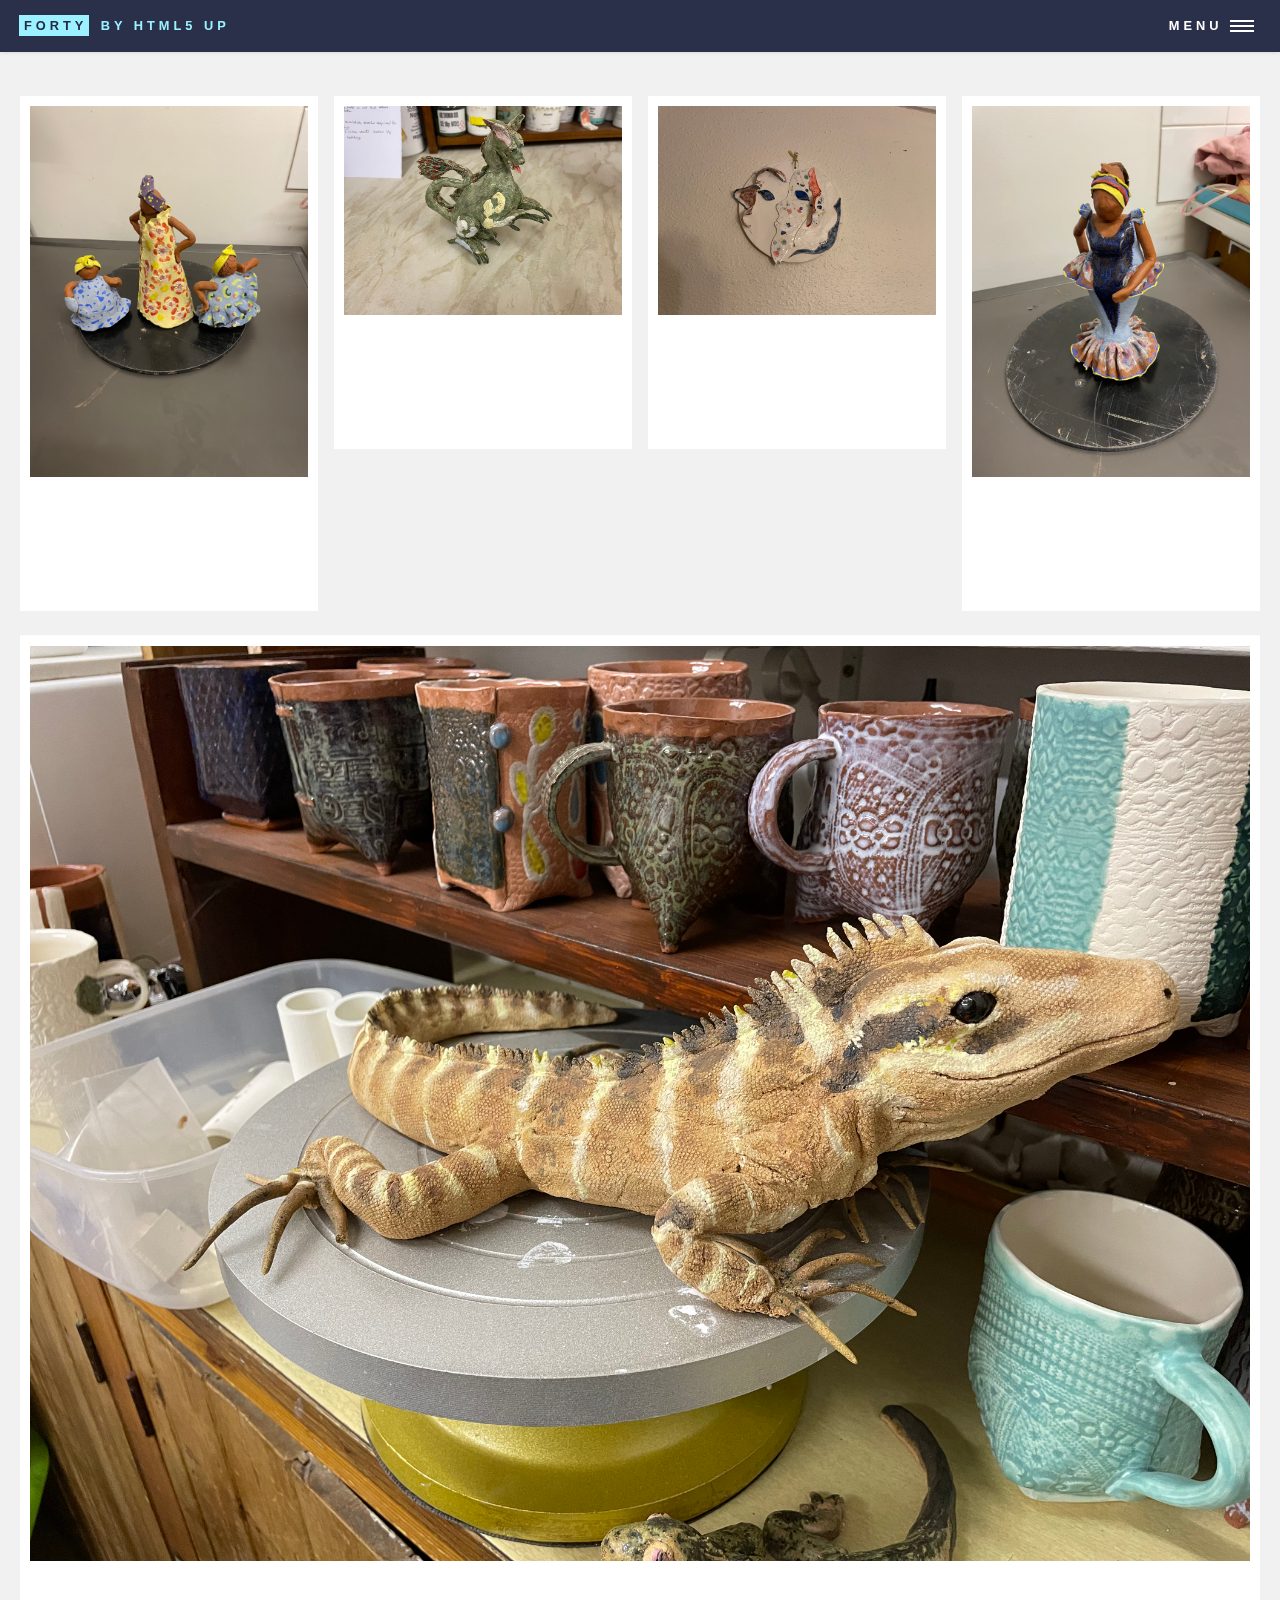
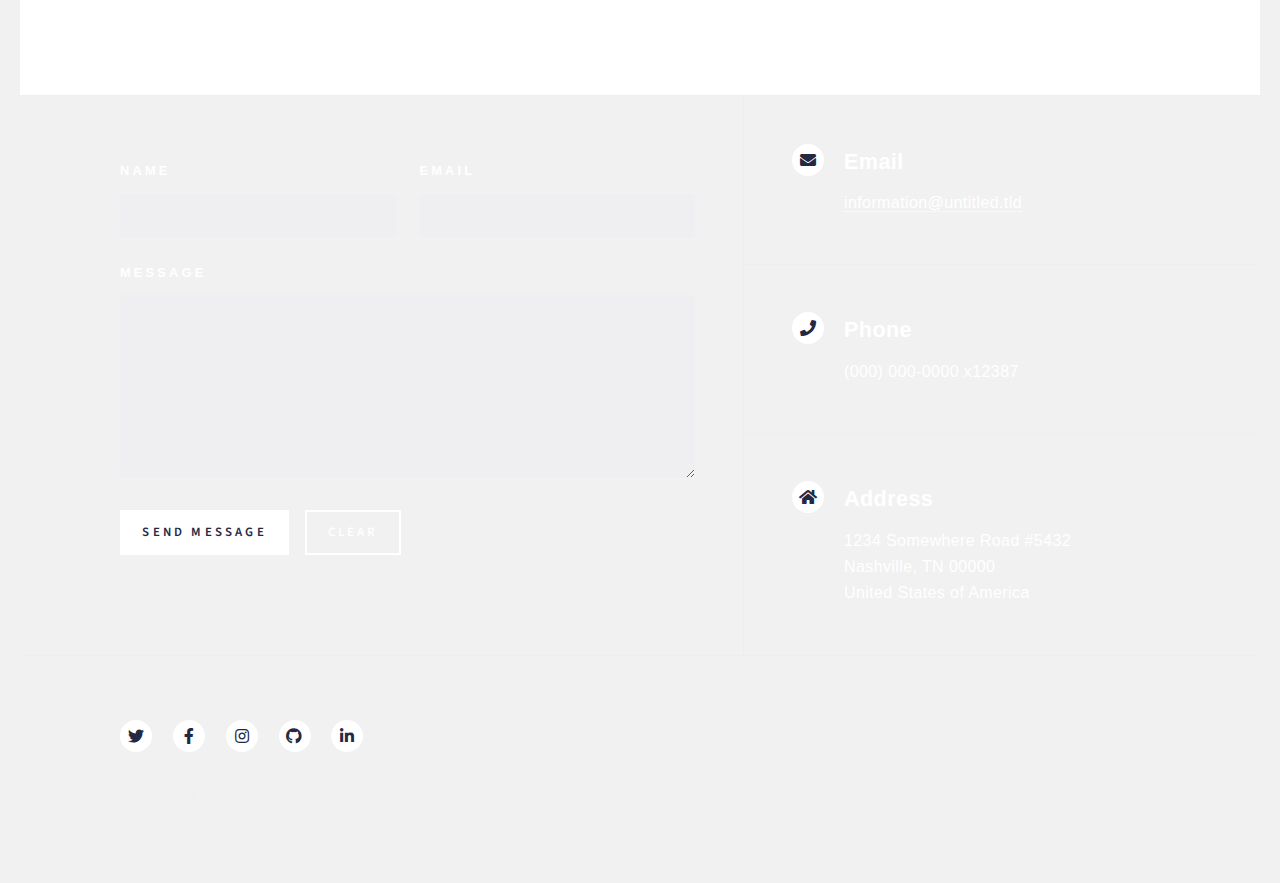
==== portfolio.html @ 32e2977b "added whole website" ====
<!DOCTYPE HTML>
<!--
	Forty by HTML5 UP
	html5up.net | @ajlkn
	Free for personal and commercial use under the CCA 3.0 license (html5up.net/license)
-->
<html>
	<head>
		<title>Generic - Forty by HTML5 UP</title>
		<meta charset="utf-8" />
		<meta name="viewport" content="width=device-width, initial-scale=1, user-scalable=no" />
		<link rel="stylesheet" href="assets/css/main.css" />
		<noscript><link rel="stylesheet" href="assets/css/noscript.css" /></noscript>
	</head>
	<body class="is-preload">

		<!-- Wrapper -->
			<div id="wrapper">

				<!-- Header -->
					<header id="header">
						<a href="index.html" class="logo"><strong>Forty</strong> <span>by HTML5 UP</span></a>
						<nav>
							<a href="#menu">Menu</a>
						</nav>
					</header>

				<!-- Menu -->
				<nav id="menu">
					<ul class="links">
						<li><a href="index.html">Home</a></li>
						<li><a href="about-me.html">About me</a></li>
						<li><a href="portfolio.html">Portfolio</a></li>
						<li><a href="contact.html">Contact me</a></li>
					</ul>
				</nav>
				<!-- Main -->
					<div id="main" class="alt">
						<div class="row">
							<div class="column">
							  <div class="content">
								<img src="/images/women.jpg" alt="women" style="width:100%">
								<h3>women</h3>
								<p>Lorem ipsum..</p>
							  </div>
							</div>
							<div class="column">
							  <div class="content">
								<img src="images/geko.jpg" alt="Lights" style="width:100%">
								<h3>geko</h3>
								<p>Lorem ipsum..</p>
							  </div>
							</div>
							<div class="column">
							  <div class="content">
								<img src="images/tapestry.jpg" alt="Nature" style="width:100%">
								<h3>tapestry</h3>
								<p>Lorem ipsum..</p>
							  </div>
							</div>
							<div class="column">
							  <div class="content">
								<img src="images/senora.jpg" alt="Mountains" style="width:100%">
								<h3>woman</h3>
								<p>Lorem ipsum..</p>
							  </div>
							</div>
						  </div>
						  
						  <div class="content">
							<img src="images/lizard.jpg" alt="Bear" style="width:100%">
							<h3>lizard</h3>
							<p>Lorem ipsum..</p>
						  </div>  
					</div>

				<!-- Contact -->
					<section id="contact">
						<div class="inner">
							<section>
								<form method="post" action="#">
									<div class="fields">
										<div class="field half">
											<label for="name">Name</label>
											<input type="text" name="name" id="name" />
										</div>
										<div class="field half">
											<label for="email">Email</label>
											<input type="text" name="email" id="email" />
										</div>
										<div class="field">
											<label for="message">Message</label>
											<textarea name="message" id="message" rows="6"></textarea>
										</div>
									</div>
									<ul class="actions">
										<li><input type="submit" value="Send Message" class="primary" /></li>
										<li><input type="reset" value="Clear" /></li>
									</ul>
								</form>
							</section>
							<section class="split">
								<section>
									<div class="contact-method">
										<span class="icon solid alt fa-envelope"></span>
										<h3>Email</h3>
										<a href="#">information@untitled.tld</a>
									</div>
								</section>
								<section>
									<div class="contact-method">
										<span class="icon solid alt fa-phone"></span>
										<h3>Phone</h3>
										<span>(000) 000-0000 x12387</span>
									</div>
								</section>
								<section>
									<div class="contact-method">
										<span class="icon solid alt fa-home"></span>
										<h3>Address</h3>
										<span>1234 Somewhere Road #5432<br />
										Nashville, TN 00000<br />
										United States of America</span>
									</div>
								</section>
							</section>
						</div>
					</section>

				<!-- Footer -->
					<footer id="footer">
						<div class="inner">
							<ul class="icons">
								<li><a href="#" class="icon brands alt fa-twitter"><span class="label">Twitter</span></a></li>
								<li><a href="#" class="icon brands alt fa-facebook-f"><span class="label">Facebook</span></a></li>
								<li><a href="#" class="icon brands alt fa-instagram"><span class="label">Instagram</span></a></li>
								<li><a href="#" class="icon brands alt fa-github"><span class="label">GitHub</span></a></li>
								<li><a href="#" class="icon brands alt fa-linkedin-in"><span class="label">LinkedIn</span></a></li>
							</ul>
							<ul class="copyright">
								<li>&copy; Untitled</li><li>Design: <a href="https://html5up.net">HTML5 UP</a></li>
							</ul>
						</div>
					</footer>

			</div>

		<!-- Scripts -->
			<script src="assets/js/jquery.min.js"></script>
			<script src="assets/js/jquery.scrolly.min.js"></script>
			<script src="assets/js/jquery.scrollex.min.js"></script>
			<script src="assets/js/browser.min.js"></script>
			<script src="assets/js/breakpoints.min.js"></script>
			<script src="assets/js/util.js"></script>
			<script src="assets/js/main.js"></script>

	</body>
</html>
---- assets/css/main.css ----
@import url(fontawesome-all.min.css);
@import url("https://fonts.googleapis.com/css?family=Source+Sans+Pro:300,300italic,600,600italic");

/*
	Forty by HTML5 UP
	html5up.net | @ajlkn
	Free for personal and commercial use under the CCA 3.0 license (html5up.net/license)
*/

html, body, div, span, applet, object,
iframe, h1, h2, h3, h4, h5, h6, p, blockquote,
pre, a, abbr, acronym, address, big, cite,
code, del, dfn, em, img, ins, kbd, q, s, samp,
small, strike, strong, sub, sup, tt, var, b,
u, i, center, dl, dt, dd, ol, ul, li, fieldset,
form, label, legend, table, caption, tbody,
tfoot, thead, tr, th, td, article, aside,
canvas, details, embed, figure, figcaption,
footer, header, hgroup, menu, nav, output, ruby,
section, summary, time, mark, audio, video {
	margin: 0;
	padding: 0;
	border: 0;
	font-size: 100%;
	font: inherit;
	vertical-align: baseline;}

article, aside, details, figcaption, figure,
footer, header, hgroup, menu, nav, section {
	display: block;}

body {
	line-height: 1;
}

ol, ul {
	list-style: none;
}

blockquote, q {
	quotes: none;
}

	blockquote:before, blockquote:after, q:before, q:after {
		content: '';
		content: none;
	}

table {
	border-collapse: collapse;
	border-spacing: 0;
}

body {
	-webkit-text-size-adjust: none;
}

mark {
	background-color: transparent;
	color: inherit;
}

input::-moz-focus-inner {
	border: 0;
	padding: 0;
}

input, select, textarea {
	-moz-appearance: none;
	-webkit-appearance: none;
	-ms-appearance: none;
	appearance: none;
}

/* Basic */

	@-ms-viewport {
		width: device-width;
	}

	body {
		-ms-overflow-style: scrollbar;
	}

	@media screen and (max-width: 480px) {

		html, body {
			min-width: 320px;
		}

	}

	html {
		box-sizing: border-box;
	}

	*, *:before, *:after {
		box-sizing: inherit;
	}

	body {
		background: #242943;
	}

		body.is-preload *, body.is-preload *:before, body.is-preload *:after {
			-moz-animation: none !important;
			-webkit-animation: none !important;
			-ms-animation: none !important;
			animation: none !important;
			-moz-transition: none !important;
			-webkit-transition: none !important;
			-ms-transition: none !important;
			transition: none !important;
		}

/* Type */

	body, input, select, textarea {
		color: #ffffff;
		font-family: "Source Sans Pro", Helvetica, sans-serif;
		font-size: 17pt;
		font-weight: 300;
		letter-spacing: 0.025em;
		line-height: 1.65;
	}

		@media screen and (max-width: 1680px) {

			body, input, select, textarea {
				font-size: 14pt;
			}

		}

		@media screen and (max-width: 1280px) {

			body, input, select, textarea {
				font-size: 12pt;
			}

		}

		@media screen and (max-width: 360px) {

			body, input, select, textarea {
				font-size: 11pt;
			}

		}

	a {
		-moz-transition: color 0.2s ease-in-out, border-bottom-color 0.2s ease-in-out;
		-webkit-transition: color 0.2s ease-in-out, border-bottom-color 0.2s ease-in-out;
		-ms-transition: color 0.2s ease-in-out, border-bottom-color 0.2s ease-in-out;
		transition: color 0.2s ease-in-out, border-bottom-color 0.2s ease-in-out;
		border-bottom: dotted 1px;
		color: inherit;
		text-decoration: none;
	}

		a:hover {
			border-bottom-color: transparent;
			color: #9bf1ff !important;
		}

		a:active {
			color: #53e3fb !important;
		}

	strong, b {
		color: #ffffff;
		font-weight: 600;
	}

	em, i {
		font-style: italic;
	}

	p {
		margin: 0 0 2em 0;
	}

	h1, h2, h3, h4, h5, h6 {
		color: #ffffff;
		font-weight: 600;
		line-height: 1.65;
		margin: 0 0 1em 0;
	}

		h1 a, h2 a, h3 a, h4 a, h5 a, h6 a {
			color: inherit;
			border-bottom: 0;
		}

	h1 {
		font-size: 2.5em;
	}

	h2 {
		font-size: 1.75em;
	}

	h3 {
		font-size: 1.35em;
	}

	h4 {
		font-size: 1.1em;
	}

	h5 {
		font-size: 0.9em;
	}

	h6 {
		font-size: 0.7em;
	}

	@media screen and (max-width: 736px) {

		h1 {
			font-size: 2em;
		}

		h2 {
			font-size: 1.5em;
		}

		h3 {
			font-size: 1.25em;
		}

	}

	sub {
		font-size: 0.8em;
		position: relative;
		top: 0.5em;
	}

	sup {
		font-size: 0.8em;
		position: relative;
		top: -0.5em;
	}

	blockquote {
		border-left: solid 4px rgba(212, 212, 255, 0.1);
		font-style: italic;
		margin: 0 0 2em 0;
		padding: 0.5em 0 0.5em 2em;
	}

	code {
		background: rgba(212, 212, 255, 0.035);
		font-family: "Courier New", monospace;
		font-size: 0.9em;
		margin: 0 0.25em;
		padding: 0.25em 0.65em;
	}

	pre {
		-webkit-overflow-scrolling: touch;
		font-family: "Courier New", monospace;
		font-size: 0.9em;
		margin: 0 0 2em 0;
	}

		pre code {
			display: block;
			line-height: 1.75;
			padding: 1em 1.5em;
			overflow-x: auto;
		}

	hr {
		border: 0;
		border-bottom: solid 1px rgba(212, 212, 255, 0.1);
		margin: 2em 0;
	}

		hr.major {
			margin: 3em 0;
		}

	.align-left {
		text-align: left;
	}

	.align-center {
		text-align: center;
	}

	.align-right {
		text-align: right;
	}

/* Row */

	.row {
		display: flex;
		flex-wrap: wrap;
		box-sizing: border-box;
		align-items: stretch;
	}

		.row > * {
			box-sizing: border-box;
		}

		.row.gtr-uniform > * > :last-child {
			margin-bottom: 0;
		}

		.row.aln-left {
			justify-content: flex-start;
		}

		.row.aln-center {
			justify-content: center;
		}

		.row.aln-right {
			justify-content: flex-end;
		}

		.row.aln-top {
			align-items: flex-start;
		}

		.row.aln-middle {
			align-items: center;
		}

		.row.aln-bottom {
			align-items: flex-end;
		}

		.row > .imp {
			order: -1;
		}

		.row > .col-1 {
			width: 8.33333%;
		}

		.row > .off-1 {
			margin-left: 8.33333%;
		}

		.row > .col-2 {
			width: 16.66667%;
		}

		.row > .off-2 {
			margin-left: 16.66667%;
		}

		.row > .col-3 {
			width: 25%;
		}

		.row > .off-3 {
			margin-left: 25%;
		}

		.row > .col-4 {
			width: 33.33333%;
		}

		.row > .off-4 {
			margin-left: 33.33333%;
		}

		.row > .col-5 {
			width: 41.66667%;
		}

		.row > .off-5 {
			margin-left: 41.66667%;
		}

		.row > .col-6 {
			width: 50%;
		}

		.row > .off-6 {
			margin-left: 50%;
		}

		.row > .col-7 {
			width: 58.33333%;
		}

		.row > .off-7 {
			margin-left: 58.33333%;
		}

		.row > .col-8 {
			width: 66.66667%;
		}

		.row > .off-8 {
			margin-left: 66.66667%;
		}

		.row > .col-9 {
			width: 75%;
		}

		.row > .off-9 {
			margin-left: 75%;
		}

		.row > .col-10 {
			width: 83.33333%;
		}

		.row > .off-10 {
			margin-left: 83.33333%;
		}

		.row > .col-11 {
			width: 91.66667%;
		}

		.row > .off-11 {
			margin-left: 91.66667%;
		}

		.row > .col-12 {
			width: 100%;
		}

		.row > .off-12 {
			margin-left: 100%;
		}

		.row.gtr-0 {
			margin-top: 0;
			margin-left: 0em;
		}

			.row.gtr-0 > * {
				padding: 0 0 0 0em;
			}

			.row.gtr-0.gtr-uniform {
				margin-top: 0em;
			}

				.row.gtr-0.gtr-uniform > * {
					padding-top: 0em;
				}

		.row.gtr-25 {
			margin-top: 0;
			margin-left: -0.5em;
		}

			.row.gtr-25 > * {
				padding: 0 0 0 0.5em;
			}

			.row.gtr-25.gtr-uniform {
				margin-top: -0.5em;
			}

				.row.gtr-25.gtr-uniform > * {
					padding-top: 0.5em;
				}

		.row.gtr-50 {
			margin-top: 0;
			margin-left: -1em;
		}

			.row.gtr-50 > * {
				padding: 0 0 0 1em;
			}

			.row.gtr-50.gtr-uniform {
				margin-top: -1em;
			}

				.row.gtr-50.gtr-uniform > * {
					padding-top: 1em;
				}

		.row {
			margin-top: 0;
			margin-left: -2em;
		}

			.row > * {
				padding: 0 0 0 2em;
			}

			.row.gtr-uniform {
				margin-top: -2em;
			}

				.row.gtr-uniform > * {
					padding-top: 2em;
				}

		.row.gtr-150 {
			margin-top: 0;
			margin-left: -3em;
		}

			.row.gtr-150 > * {
				padding: 0 0 0 3em;
			}

			.row.gtr-150.gtr-uniform {
				margin-top: -3em;
			}

				.row.gtr-150.gtr-uniform > * {
					padding-top: 3em;
				}

		.row.gtr-200 {
			margin-top: 0;
			margin-left: -4em;
		}

			.row.gtr-200 > * {
				padding: 0 0 0 4em;
			}

			.row.gtr-200.gtr-uniform {
				margin-top: -4em;
			}

				.row.gtr-200.gtr-uniform > * {
					padding-top: 4em;
				}

		@media screen and (max-width: 1680px) {

			.row {
				display: flex;
				flex-wrap: wrap;
				box-sizing: border-box;
				align-items: stretch;
			}

				.row > * {
					box-sizing: border-box;
				}

				.row.gtr-uniform > * > :last-child {
					margin-bottom: 0;
				}

				.row.aln-left {
					justify-content: flex-start;
				}

				.row.aln-center {
					justify-content: center;
				}

				.row.aln-right {
					justify-content: flex-end;
				}

				.row.aln-top {
					align-items: flex-start;
				}

				.row.aln-middle {
					align-items: center;
				}

				.row.aln-bottom {
					align-items: flex-end;
				}

				.row > .imp-xlarge {
					order: -1;
				}

				.row > .col-1-xlarge {
					width: 8.33333%;
				}

				.row > .off-1-xlarge {
					margin-left: 8.33333%;
				}

				.row > .col-2-xlarge {
					width: 16.66667%;
				}

				.row > .off-2-xlarge {
					margin-left: 16.66667%;
				}

				.row > .col-3-xlarge {
					width: 25%;
				}

				.row > .off-3-xlarge {
					margin-left: 25%;
				}

				.row > .col-4-xlarge {
					width: 33.33333%;
				}

				.row > .off-4-xlarge {
					margin-left: 33.33333%;
				}

				.row > .col-5-xlarge {
					width: 41.66667%;
				}

				.row > .off-5-xlarge {
					margin-left: 41.66667%;
				}

				.row > .col-6-xlarge {
					width: 50%;
				}

				.row > .off-6-xlarge {
					margin-left: 50%;
				}

				.row > .col-7-xlarge {
					width: 58.33333%;
				}

				.row > .off-7-xlarge {
					margin-left: 58.33333%;
				}

				.row > .col-8-xlarge {
					width: 66.66667%;
				}

				.row > .off-8-xlarge {
					margin-left: 66.66667%;
				}

				.row > .col-9-xlarge {
					width: 75%;
				}

				.row > .off-9-xlarge {
					margin-left: 75%;
				}

				.row > .col-10-xlarge {
					width: 83.33333%;
				}

				.row > .off-10-xlarge {
					margin-left: 83.33333%;
				}

				.row > .col-11-xlarge {
					width: 91.66667%;
				}

				.row > .off-11-xlarge {
					margin-left: 91.66667%;
				}

				.row > .col-12-xlarge {
					width: 100%;
				}

				.row > .off-12-xlarge {
					margin-left: 100%;
				}

				.row.gtr-0 {
					margin-top: 0;
					margin-left: 0em;
				}

					.row.gtr-0 > * {
						padding: 0 0 0 0em;
					}

					.row.gtr-0.gtr-uniform {
						margin-top: 0em;
					}

						.row.gtr-0.gtr-uniform > * {
							padding-top: 0em;
						}

				.row.gtr-25 {
					margin-top: 0;
					margin-left: -0.5em;
				}

					.row.gtr-25 > * {
						padding: 0 0 0 0.5em;
					}

					.row.gtr-25.gtr-uniform {
						margin-top: -0.5em;
					}

						.row.gtr-25.gtr-uniform > * {
							padding-top: 0.5em;
						}

				.row.gtr-50 {
					margin-top: 0;
					margin-left: -1em;
				}

					.row.gtr-50 > * {
						padding: 0 0 0 1em;
					}

					.row.gtr-50.gtr-uniform {
						margin-top: -1em;
					}

						.row.gtr-50.gtr-uniform > * {
							padding-top: 1em;
						}

				.row {
					margin-top: 0;
					margin-left: -2em;
				}

					.row > * {
						padding: 0 0 0 2em;
					}

					.row.gtr-uniform {
						margin-top: -2em;
					}

						.row.gtr-uniform > * {
							padding-top: 2em;
						}

				.row.gtr-150 {
					margin-top: 0;
					margin-left: -3em;
				}

					.row.gtr-150 > * {
						padding: 0 0 0 3em;
					}

					.row.gtr-150.gtr-uniform {
						margin-top: -3em;
					}

						.row.gtr-150.gtr-uniform > * {
							padding-top: 3em;
						}

				.row.gtr-200 {
					margin-top: 0;
					margin-left: -4em;
				}

					.row.gtr-200 > * {
						padding: 0 0 0 4em;
					}

					.row.gtr-200.gtr-uniform {
						margin-top: -4em;
					}

						.row.gtr-200.gtr-uniform > * {
							padding-top: 4em;
						}

		}

		@media screen and (max-width: 1280px) {

			.row {
				display: flex;
				flex-wrap: wrap;
				box-sizing: border-box;
				align-items: stretch;
			}

				.row > * {
					box-sizing: border-box;
				}

				.row.gtr-uniform > * > :last-child {
					margin-bottom: 0;
				}

				.row.aln-left {
					justify-content: flex-start;
				}

				.row.aln-center {
					justify-content: center;
				}

				.row.aln-right {
					justify-content: flex-end;
				}

				.row.aln-top {
					align-items: flex-start;
				}

				.row.aln-middle {
					align-items: center;
				}

				.row.aln-bottom {
					align-items: flex-end;
				}

				.row > .imp-large {
					order: -1;
				}

				.row > .col-1-large {
					width: 8.33333%;
				}

				.row > .off-1-large {
					margin-left: 8.33333%;
				}

				.row > .col-2-large {
					width: 16.66667%;
				}

				.row > .off-2-large {
					margin-left: 16.66667%;
				}

				.row > .col-3-large {
					width: 25%;
				}

				.row > .off-3-large {
					margin-left: 25%;
				}

				.row > .col-4-large {
					width: 33.33333%;
				}

				.row > .off-4-large {
					margin-left: 33.33333%;
				}

				.row > .col-5-large {
					width: 41.66667%;
				}

				.row > .off-5-large {
					margin-left: 41.66667%;
				}

				.row > .col-6-large {
					width: 50%;
				}

				.row > .off-6-large {
					margin-left: 50%;
				}

				.row > .col-7-large {
					width: 58.33333%;
				}

				.row > .off-7-large {
					margin-left: 58.33333%;
				}

				.row > .col-8-large {
					width: 66.66667%;
				}

				.row > .off-8-large {
					margin-left: 66.66667%;
				}

				.row > .col-9-large {
					width: 75%;
				}

				.row > .off-9-large {
					margin-left: 75%;
				}

				.row > .col-10-large {
					width: 83.33333%;
				}

				.row > .off-10-large {
					margin-left: 83.33333%;
				}

				.row > .col-11-large {
					width: 91.66667%;
				}

				.row > .off-11-large {
					margin-left: 91.66667%;
				}

				.row > .col-12-large {
					width: 100%;
				}

				.row > .off-12-large {
					margin-left: 100%;
				}

				.row.gtr-0 {
					margin-top: 0;
					margin-left: 0em;
				}

					.row.gtr-0 > * {
						padding: 0 0 0 0em;
					}

					.row.gtr-0.gtr-uniform {
						margin-top: 0em;
					}

						.row.gtr-0.gtr-uniform > * {
							padding-top: 0em;
						}

				.row.gtr-25 {
					margin-top: 0;
					margin-left: -0.375em;
				}

					.row.gtr-25 > * {
						padding: 0 0 0 0.375em;
					}

					.row.gtr-25.gtr-uniform {
						margin-top: -0.375em;
					}

						.row.gtr-25.gtr-uniform > * {
							padding-top: 0.375em;
						}

				.row.gtr-50 {
					margin-top: 0;
					margin-left: -0.75em;
				}

					.row.gtr-50 > * {
						padding: 0 0 0 0.75em;
					}

					.row.gtr-50.gtr-uniform {
						margin-top: -0.75em;
					}

						.row.gtr-50.gtr-uniform > * {
							padding-top: 0.75em;
						}

				.row {
					margin-top: 0;
					margin-left: -1.5em;
				}

					.row > * {
						padding: 0 0 0 1.5em;
					}

					.row.gtr-uniform {
						margin-top: -1.5em;
					}

						.row.gtr-uniform > * {
							padding-top: 1.5em;
						}

				.row.gtr-150 {
					margin-top: 0;
					margin-left: -2.25em;
				}

					.row.gtr-150 > * {
						padding: 0 0 0 2.25em;
					}

					.row.gtr-150.gtr-uniform {
						margin-top: -2.25em;
					}

						.row.gtr-150.gtr-uniform > * {
							padding-top: 2.25em;
						}

				.row.gtr-200 {
					margin-top: 0;
					margin-left: -3em;
				}

					.row.gtr-200 > * {
						padding: 0 0 0 3em;
					}

					.row.gtr-200.gtr-uniform {
						margin-top: -3em;
					}

						.row.gtr-200.gtr-uniform > * {
							padding-top: 3em;
						}

		}

		@media screen and (max-width: 980px) {

			.row {
				display: flex;
				flex-wrap: wrap;
				box-sizing: border-box;
				align-items: stretch;
			}

				.row > * {
					box-sizing: border-box;
				}

				.row.gtr-uniform > * > :last-child {
					margin-bottom: 0;
				}

				.row.aln-left {
					justify-content: flex-start;
				}

				.row.aln-center {
					justify-content: center;
				}

				.row.aln-right {
					justify-content: flex-end;
				}

				.row.aln-top {
					align-items: flex-start;
				}

				.row.aln-middle {
					align-items: center;
				}

				.row.aln-bottom {
					align-items: flex-end;
				}

				.row > .imp-medium {
					order: -1;
				}

				.row > .col-1-medium {
					width: 8.33333%;
				}

				.row > .off-1-medium {
					margin-left: 8.33333%;
				}

				.row > .col-2-medium {
					width: 16.66667%;
				}

				.row > .off-2-medium {
					margin-left: 16.66667%;
				}

				.row > .col-3-medium {
					width: 25%;
				}

				.row > .off-3-medium {
					margin-left: 25%;
				}

				.row > .col-4-medium {
					width: 33.33333%;
				}

				.row > .off-4-medium {
					margin-left: 33.33333%;
				}

				.row > .col-5-medium {
					width: 41.66667%;
				}

				.row > .off-5-medium {
					margin-left: 41.66667%;
				}

				.row > .col-6-medium {
					width: 50%;
				}

				.row > .off-6-medium {
					margin-left: 50%;
				}

				.row > .col-7-medium {
					width: 58.33333%;
				}

				.row > .off-7-medium {
					margin-left: 58.33333%;
				}

				.row > .col-8-medium {
					width: 66.66667%;
				}

				.row > .off-8-medium {
					margin-left: 66.66667%;
				}

				.row > .col-9-medium {
					width: 75%;
				}

				.row > .off-9-medium {
					margin-left: 75%;
				}

				.row > .col-10-medium {
					width: 83.33333%;
				}

				.row > .off-10-medium {
					margin-left: 83.33333%;
				}

				.row > .col-11-medium {
					width: 91.66667%;
				}

				.row > .off-11-medium {
					margin-left: 91.66667%;
				}

				.row > .col-12-medium {
					width: 100%;
				}

				.row > .off-12-medium {
					margin-left: 100%;
				}

				.row.gtr-0 {
					margin-top: 0;
					margin-left: 0em;
				}

					.row.gtr-0 > * {
						padding: 0 0 0 0em;
					}

					.row.gtr-0.gtr-uniform {
						margin-top: 0em;
					}

						.row.gtr-0.gtr-uniform > * {
							padding-top: 0em;
						}

				.row.gtr-25 {
					margin-top: 0;
					margin-left: -0.375em;
				}

					.row.gtr-25 > * {
						padding: 0 0 0 0.375em;
					}

					.row.gtr-25.gtr-uniform {
						margin-top: -0.375em;
					}

						.row.gtr-25.gtr-uniform > * {
							padding-top: 0.375em;
						}

				.row.gtr-50 {
					margin-top: 0;
					margin-left: -0.75em;
				}

					.row.gtr-50 > * {
						padding: 0 0 0 0.75em;
					}

					.row.gtr-50.gtr-uniform {
						margin-top: -0.75em;
					}

						.row.gtr-50.gtr-uniform > * {
							padding-top: 0.75em;
						}

				.row {
					margin-top: 0;
					margin-left: -1.5em;
				}

					.row > * {
						padding: 0 0 0 1.5em;
					}

					.row.gtr-uniform {
						margin-top: -1.5em;
					}

						.row.gtr-uniform > * {
							padding-top: 1.5em;
						}

				.row.gtr-150 {
					margin-top: 0;
					margin-left: -2.25em;
				}

					.row.gtr-150 > * {
						padding: 0 0 0 2.25em;
					}

					.row.gtr-150.gtr-uniform {
						margin-top: -2.25em;
					}

						.row.gtr-150.gtr-uniform > * {
							padding-top: 2.25em;
						}

				.row.gtr-200 {
					margin-top: 0;
					margin-left: -3em;
				}

					.row.gtr-200 > * {
						padding: 0 0 0 3em;
					}

					.row.gtr-200.gtr-uniform {
						margin-top: -3em;
					}

						.row.gtr-200.gtr-uniform > * {
							padding-top: 3em;
						}

		}

		@media screen and (max-width: 736px) {

			.row {
				display: flex;
				flex-wrap: wrap;
				box-sizing: border-box;
				align-items: stretch;
			}

				.row > * {
					box-sizing: border-box;
				}

				.row.gtr-uniform > * > :last-child {
					margin-bottom: 0;
				}

				.row.aln-left {
					justify-content: flex-start;
				}

				.row.aln-center {
					justify-content: center;
				}

				.row.aln-right {
					justify-content: flex-end;
				}

				.row.aln-top {
					align-items: flex-start;
				}

				.row.aln-middle {
					align-items: center;
				}

				.row.aln-bottom {
					align-items: flex-end;
				}

				.row > .imp-small {
					order: -1;
				}

				.row > .col-1-small {
					width: 8.33333%;
				}

				.row > .off-1-small {
					margin-left: 8.33333%;
				}

				.row > .col-2-small {
					width: 16.66667%;
				}

				.row > .off-2-small {
					margin-left: 16.66667%;
				}

				.row > .col-3-small {
					width: 25%;
				}

				.row > .off-3-small {
					margin-left: 25%;
				}

				.row > .col-4-small {
					width: 33.33333%;
				}

				.row > .off-4-small {
					margin-left: 33.33333%;
				}

				.row > .col-5-small {
					width: 41.66667%;
				}

				.row > .off-5-small {
					margin-left: 41.66667%;
				}

				.row > .col-6-small {
					width: 50%;
				}

				.row > .off-6-small {
					margin-left: 50%;
				}

				.row > .col-7-small {
					width: 58.33333%;
				}

				.row > .off-7-small {
					margin-left: 58.33333%;
				}

				.row > .col-8-small {
					width: 66.66667%;
				}

				.row > .off-8-small {
					margin-left: 66.66667%;
				}

				.row > .col-9-small {
					width: 75%;
				}

				.row > .off-9-small {
					margin-left: 75%;
				}

				.row > .col-10-small {
					width: 83.33333%;
				}

				.row > .off-10-small {
					margin-left: 83.33333%;
				}

				.row > .col-11-small {
					width: 91.66667%;
				}

				.row > .off-11-small {
					margin-left: 91.66667%;
				}

				.row > .col-12-small {
					width: 100%;
				}

				.row > .off-12-small {
					margin-left: 100%;
				}

				.row.gtr-0 {
					margin-top: 0;
					margin-left: 0em;
				}

					.row.gtr-0 > * {
						padding: 0 0 0 0em;
					}

					.row.gtr-0.gtr-uniform {
						margin-top: 0em;
					}

						.row.gtr-0.gtr-uniform > * {
							padding-top: 0em;
						}

				.row.gtr-25 {
					margin-top: 0;
					margin-left: -0.3125em;
				}

					.row.gtr-25 > * {
						padding: 0 0 0 0.3125em;
					}

					.row.gtr-25.gtr-uniform {
						margin-top: -0.3125em;
					}

						.row.gtr-25.gtr-uniform > * {
							padding-top: 0.3125em;
						}

				.row.gtr-50 {
					margin-top: 0;
					margin-left: -0.625em;
				}

					.row.gtr-50 > * {
						padding: 0 0 0 0.625em;
					}

					.row.gtr-50.gtr-uniform {
						margin-top: -0.625em;
					}

						.row.gtr-50.gtr-uniform > * {
							padding-top: 0.625em;
						}

				.row {
					margin-top: 0;
					margin-left: -1.25em;
				}

					.row > * {
						padding: 0 0 0 1.25em;
					}

					.row.gtr-uniform {
						margin-top: -1.25em;
					}

						.row.gtr-uniform > * {
							padding-top: 1.25em;
						}

				.row.gtr-150 {
					margin-top: 0;
					margin-left: -1.875em;
				}

					.row.gtr-150 > * {
						padding: 0 0 0 1.875em;
					}

					.row.gtr-150.gtr-uniform {
						margin-top: -1.875em;
					}

						.row.gtr-150.gtr-uniform > * {
							padding-top: 1.875em;
						}

				.row.gtr-200 {
					margin-top: 0;
					margin-left: -2.5em;
				}

					.row.gtr-200 > * {
						padding: 0 0 0 2.5em;
					}

					.row.gtr-200.gtr-uniform {
						margin-top: -2.5em;
					}

						.row.gtr-200.gtr-uniform > * {
							padding-top: 2.5em;
						}

		}

		@media screen and (max-width: 480px) {

			.row {
				display: flex;
				flex-wrap: wrap;
				box-sizing: border-box;
				align-items: stretch;
			}

				.row > * {
					box-sizing: border-box;
				}

				.row.gtr-uniform > * > :last-child {
					margin-bottom: 0;
				}

				.row.aln-left {
					justify-content: flex-start;
				}

				.row.aln-center {
					justify-content: center;
				}

				.row.aln-right {
					justify-content: flex-end;
				}

				.row.aln-top {
					align-items: flex-start;
				}

				.row.aln-middle {
					align-items: center;
				}

				.row.aln-bottom {
					align-items: flex-end;
				}

				.row > .imp-xsmall {
					order: -1;
				}

				.row > .col-1-xsmall {
					width: 8.33333%;
				}

				.row > .off-1-xsmall {
					margin-left: 8.33333%;
				}

				.row > .col-2-xsmall {
					width: 16.66667%;
				}

				.row > .off-2-xsmall {
					margin-left: 16.66667%;
				}

				.row > .col-3-xsmall {
					width: 25%;
				}

				.row > .off-3-xsmall {
					margin-left: 25%;
				}

				.row > .col-4-xsmall {
					width: 33.33333%;
				}

				.row > .off-4-xsmall {
					margin-left: 33.33333%;
				}

				.row > .col-5-xsmall {
					width: 41.66667%;
				}

				.row > .off-5-xsmall {
					margin-left: 41.66667%;
				}

				.row > .col-6-xsmall {
					width: 50%;
				}

				.row > .off-6-xsmall {
					margin-left: 50%;
				}

				.row > .col-7-xsmall {
					width: 58.33333%;
				}

				.row > .off-7-xsmall {
					margin-left: 58.33333%;
				}

				.row > .col-8-xsmall {
					width: 66.66667%;
				}

				.row > .off-8-xsmall {
					margin-left: 66.66667%;
				}

				.row > .col-9-xsmall {
					width: 75%;
				}

				.row > .off-9-xsmall {
					margin-left: 75%;
				}

				.row > .col-10-xsmall {
					width: 83.33333%;
				}

				.row > .off-10-xsmall {
					margin-left: 83.33333%;
				}

				.row > .col-11-xsmall {
					width: 91.66667%;
				}

				.row > .off-11-xsmall {
					margin-left: 91.66667%;
				}

				.row > .col-12-xsmall {
					width: 100%;
				}

				.row > .off-12-xsmall {
					margin-left: 100%;
				}

				.row.gtr-0 {
					margin-top: 0;
					margin-left: 0em;
				}

					.row.gtr-0 > * {
						padding: 0 0 0 0em;
					}

					.row.gtr-0.gtr-uniform {
						margin-top: 0em;
					}

						.row.gtr-0.gtr-uniform > * {
							padding-top: 0em;
						}

				.row.gtr-25 {
					margin-top: 0;
					margin-left: -0.3125em;
				}

					.row.gtr-25 > * {
						padding: 0 0 0 0.3125em;
					}

					.row.gtr-25.gtr-uniform {
						margin-top: -0.3125em;
					}

						.row.gtr-25.gtr-uniform > * {
							padding-top: 0.3125em;
						}

				.row.gtr-50 {
					margin-top: 0;
					margin-left: -0.625em;
				}

					.row.gtr-50 > * {
						padding: 0 0 0 0.625em;
					}

					.row.gtr-50.gtr-uniform {
						margin-top: -0.625em;
					}

						.row.gtr-50.gtr-uniform > * {
							padding-top: 0.625em;
						}

				.row {
					margin-top: 0;
					margin-left: -1.25em;
				}

					.row > * {
						padding: 0 0 0 1.25em;
					}

					.row.gtr-uniform {
						margin-top: -1.25em;
					}

						.row.gtr-uniform > * {
							padding-top: 1.25em;
						}

				.row.gtr-150 {
					margin-top: 0;
					margin-left: -1.875em;
				}

					.row.gtr-150 > * {
						padding: 0 0 0 1.875em;
					}

					.row.gtr-150.gtr-uniform {
						margin-top: -1.875em;
					}

						.row.gtr-150.gtr-uniform > * {
							padding-top: 1.875em;
						}

				.row.gtr-200 {
					margin-top: 0;
					margin-left: -2.5em;
				}

					.row.gtr-200 > * {
						padding: 0 0 0 2.5em;
					}

					.row.gtr-200.gtr-uniform {
						margin-top: -2.5em;
					}

						.row.gtr-200.gtr-uniform > * {
							padding-top: 2.5em;
						}

		}

/* Section/Article */

	section.special, article.special {
		text-align: center;
	}

	header.major {
		width: -moz-max-content;
		width: -webkit-max-content;
		width: -ms-max-content;
		width: max-content;
		margin-bottom: 2em;
	}

		header.major > :first-child {
			margin-bottom: 0;
			width: calc(100% + 0.5em);
		}

			header.major > :first-child:after {
				content: '';
				background-color: #ffffff;
				display: block;
				height: 2px;
				margin: 0.325em 0 0.5em 0;
				width: 100%;
			}

		header.major > p {
			font-size: 0.7em;
			font-weight: 600;
			letter-spacing: 0.25em;
			margin-bottom: 0;
			text-transform: uppercase;
		}

		body.is-ie header.major > :first-child:after {
			max-width: 9em;
		}

		body.is-ie header.major > h1:after {
			max-width: 100% !important;
		}

	@media screen and (max-width: 736px) {

		header.major > p br {
			display: none;
		}

	}

/* Form */

	form {
		margin: 0 0 2em 0;
	}

		form > :last-child {
			margin-bottom: 0;
		}

		form > .fields {
			display: -moz-flex;
			display: -webkit-flex;
			display: -ms-flex;
			display: flex;
			-moz-flex-wrap: wrap;
			-webkit-flex-wrap: wrap;
			-ms-flex-wrap: wrap;
			flex-wrap: wrap;
			width: calc(100% + 3em);
			margin: -1.5em 0 2em -1.5em;
		}

			form > .fields > .field {
				-moz-flex-grow: 0;
				-webkit-flex-grow: 0;
				-ms-flex-grow: 0;
				flex-grow: 0;
				-moz-flex-shrink: 0;
				-webkit-flex-shrink: 0;
				-ms-flex-shrink: 0;
				flex-shrink: 0;
				padding: 1.5em 0 0 1.5em;
				width: calc(100% - 1.5em);
			}

				form > .fields > .field.half {
					width: calc(50% - 0.75em);
				}

				form > .fields > .field.third {
					width: calc(100%/3 - 0.5em);
				}

				form > .fields > .field.quarter {
					width: calc(25% - 0.375em);
				}

		@media screen and (max-width: 480px) {

			form > .fields {
				width: calc(100% + 3em);
				margin: -1.5em 0 2em -1.5em;
			}

				form > .fields > .field {
					padding: 1.5em 0 0 1.5em;
					width: calc(100% - 1.5em);
				}

					form > .fields > .field.half {
						width: calc(100% - 1.5em);
					}

					form > .fields > .field.third {
						width: calc(100% - 1.5em);
					}

					form > .fields > .field.quarter {
						width: calc(100% - 1.5em);
					}

		}

	label {
		color: #ffffff;
		display: block;
		font-size: 0.8em;
		font-weight: 600;
		letter-spacing: 0.25em;
		margin: 0 0 1em 0;
		text-transform: uppercase;
	}

	input[type="text"],
	input[type="password"],
	input[type="email"],
	input[type="tel"],
	input[type="search"],
	input[type="url"],
	select,
	textarea {
		-moz-appearance: none;
		-webkit-appearance: none;
		-ms-appearance: none;
		appearance: none;
		background: rgba(212, 212, 255, 0.035);
		border: none;
		border-radius: 0;
		color: inherit;
		display: block;
		outline: 0;
		padding: 0 1em;
		text-decoration: none;
		width: 100%;
	}

		input[type="text"]:invalid,
		input[type="password"]:invalid,
		input[type="email"]:invalid,
		input[type="tel"]:invalid,
		input[type="search"]:invalid,
		input[type="url"]:invalid,
		select:invalid,
		textarea:invalid {
			box-shadow: none;
		}

		input[type="text"]:focus,
		input[type="password"]:focus,
		input[type="email"]:focus,
		input[type="tel"]:focus,
		input[type="search"]:focus,
		input[type="url"]:focus,
		select:focus,
		textarea:focus {
			border-color: #9bf1ff;
			box-shadow: 0 0 0 2px #9bf1ff;
		}

	select {
		background-image: url("data:image/svg+xml;charset=utf8,%3Csvg xmlns='http://www.w3.org/2000/svg' width='40' height='40' preserveAspectRatio='none' viewBox='0 0 40 40'%3E%3Cpath d='M9.4,12.3l10.4,10.4l10.4-10.4c0.2-0.2,0.5-0.4,0.9-0.4c0.3,0,0.6,0.1,0.9,0.4l3.3,3.3c0.2,0.2,0.4,0.5,0.4,0.9 c0,0.4-0.1,0.6-0.4,0.9L20.7,31.9c-0.2,0.2-0.5,0.4-0.9,0.4c-0.3,0-0.6-0.1-0.9-0.4L4.3,17.3c-0.2-0.2-0.4-0.5-0.4-0.9 c0-0.4,0.1-0.6,0.4-0.9l3.3-3.3c0.2-0.2,0.5-0.4,0.9-0.4S9.1,12.1,9.4,12.3z' fill='rgba(212, 212, 255, 0.1)' /%3E%3C/svg%3E");
		background-size: 1.25rem;
		background-repeat: no-repeat;
		background-position: calc(100% - 1rem) center;
		height: 2.75em;
		padding-right: 2.75em;
		text-overflow: ellipsis;
	}

		select option {
			color: #ffffff;
			background: #242943;
		}

		select:focus::-ms-value {
			background-color: transparent;
		}

		select::-ms-expand {
			display: none;
		}

	input[type="text"],
	input[type="password"],
	input[type="email"],
	input[type="tel"],
	input[type="search"],
	input[type="url"],
	select {
		height: 2.75em;
	}

	textarea {
		padding: 0.75em 1em;
	}

	input[type="checkbox"],
	input[type="radio"] {
		-moz-appearance: none;
		-webkit-appearance: none;
		-ms-appearance: none;
		appearance: none;
		display: block;
		float: left;
		margin-right: -2em;
		opacity: 0;
		width: 1em;
		z-index: -1;
	}

		input[type="checkbox"] + label,
		input[type="radio"] + label {
			text-decoration: none;
			color: #ffffff;
			cursor: pointer;
			display: inline-block;
			font-weight: 300;
			padding-left: 2.65em;
			padding-right: 0.75em;
			position: relative;
		}

			input[type="checkbox"] + label:before,
			input[type="radio"] + label:before {
				-moz-osx-font-smoothing: grayscale;
				-webkit-font-smoothing: antialiased;
				display: inline-block;
				font-style: normal;
				font-variant: normal;
				text-rendering: auto;
				line-height: 1;
				text-transform: none !important;
				font-family: 'Font Awesome 5 Free';
				font-weight: 900;
			}

			input[type="checkbox"] + label:before,
			input[type="radio"] + label:before {
				background: rgba(212, 212, 255, 0.035);
				content: '';
				display: inline-block;
				font-size: 0.8em;
				height: 2.0625em;
				left: 0;
				letter-spacing: 0;
				line-height: 2.0625em;
				position: absolute;
				text-align: center;
				top: 0;
				width: 2.0625em;
			}

		input[type="checkbox"]:checked + label:before,
		input[type="radio"]:checked + label:before {
			background: #ffffff;
			border-color: #9bf1ff;
			content: '\f00c';
			color: #242943;
		}

		input[type="checkbox"]:focus + label:before,
		input[type="radio"]:focus + label:before {
			box-shadow: 0 0 0 2px #9bf1ff;
		}

	input[type="radio"] + label:before {
		border-radius: 100%;
	}

	::-webkit-input-placeholder {
		color: rgba(244, 244, 255, 0.2) !important;
		opacity: 1.0;
	}

	:-moz-placeholder {
		color: rgba(244, 244, 255, 0.2) !important;
		opacity: 1.0;
	}

	::-moz-placeholder {
		color: rgba(244, 244, 255, 0.2) !important;
		opacity: 1.0;
	}

	:-ms-input-placeholder {
		color: rgba(244, 244, 255, 0.2) !important;
		opacity: 1.0;
	}

/* Box */

	.box {
		border: solid 1px rgba(212, 212, 255, 0.1);
		margin-bottom: 2em;
		padding: 1.5em;
	}

		.box > :last-child,
		.box > :last-child > :last-child,
		.box > :last-child > :last-child > :last-child {
			margin-bottom: 0;
		}

		.box.alt {
			border: 0;
			border-radius: 0;
			padding: 0;
		}

/* Icon */

	.icon {
		text-decoration: none;
		border-bottom: none;
		position: relative;
	}

		.icon:before {
			-moz-osx-font-smoothing: grayscale;
			-webkit-font-smoothing: antialiased;
			display: inline-block;
			font-style: normal;
			font-variant: normal;
			text-rendering: auto;
			line-height: 1;
			text-transform: none !important;
			font-family: 'Font Awesome 5 Free';
			font-weight: 400;
		}

		.icon > .label {
			display: none;
		}

		.icon:before {
			line-height: inherit;
		}

		.icon.solid:before {
			font-weight: 900;
		}

		.icon.brands:before {
			font-family: 'Font Awesome 5 Brands';
		}

		.icon.alt:before {
			background-color: #ffffff;
			border-radius: 100%;
			color: #242943;
			display: inline-block;
			height: 2em;
			line-height: 2em;
			text-align: center;
			width: 2em;
		}

	a.icon.alt:before {
		-moz-transition: background-color 0.2s ease-in-out;
		-webkit-transition: background-color 0.2s ease-in-out;
		-ms-transition: background-color 0.2s ease-in-out;
		transition: background-color 0.2s ease-in-out;
	}

	a.icon.alt:hover:before {
		background-color: #6fc3df;
	}

	a.icon.alt:active:before {
		background-color: #37a6cb;
	}

/* Image */

	.image {
		border: 0;
		display: inline-block;
		position: relative;
	}

		.image img {
			display: block;
		}

		.image.left, .image.right {
			max-width: 30%;
		}

			.image.left img, .image.right img {
				width: 100%;
			}

		.image.left {
			float: left;
			margin: 0 1.5em 1.25em 0;
			top: 0.25em;
		}

		.image.right {
			float: right;
			margin: 0 0 1.25em 1.5em;
			top: 0.25em;
		}

		.image.fit {
			display: block;
			margin: 0 0 2em 0;
			width: 100%;
		}

			.image.fit img {
				width: 100%;
			}

		.image.main {
			display: block;
			margin: 2.5em 0;
			width: 100%;
		}

			.image.main img {
				width: 100%;
			}

			@media screen and (max-width: 736px) {

				.image.main {
					margin: 1.5em 0;
				}

			}

/* List */

	ol {
		list-style: decimal;
		margin: 0 0 2em 0;
		padding-left: 1.25em;
	}

		ol li {
			padding-left: 0.25em;
		}

	ul {
		list-style: disc;
		margin: 0 0 2em 0;
		padding-left: 1em;
	}

		ul li {
			padding-left: 0.5em;
		}

		ul.alt {
			list-style: none;
			padding-left: 0;
		}

			ul.alt li {
				border-top: solid 1px rgba(212, 212, 255, 0.1);
				padding: 0.5em 0;
			}

				ul.alt li:first-child {
					border-top: 0;
					padding-top: 0;
				}

	dl {
		margin: 0 0 2em 0;
	}

		dl dt {
			display: block;
			font-weight: 600;
			margin: 0 0 1em 0;
		}

		dl dd {
			margin-left: 2em;
		}

/* Actions */

	ul.actions {
		display: -moz-flex;
		display: -webkit-flex;
		display: -ms-flex;
		display: flex;
		cursor: default;
		list-style: none;
		margin-left: -1em;
		padding-left: 0;
	}

		ul.actions li {
			padding: 0 0 0 1em;
			vertical-align: middle;
		}

		ul.actions.special {
			-moz-justify-content: center;
			-webkit-justify-content: center;
			-ms-justify-content: center;
			justify-content: center;
			width: 100%;
			margin-left: 0;
		}

			ul.actions.special li:first-child {
				padding-left: 0;
			}

		ul.actions.stacked {
			-moz-flex-direction: column;
			-webkit-flex-direction: column;
			-ms-flex-direction: column;
			flex-direction: column;
			margin-left: 0;
		}

			ul.actions.stacked li {
				padding: 1.3em 0 0 0;
			}

				ul.actions.stacked li:first-child {
					padding-top: 0;
				}

		ul.actions.fit {
			width: calc(100% + 1em);
		}

			ul.actions.fit li {
				-moz-flex-grow: 1;
				-webkit-flex-grow: 1;
				-ms-flex-grow: 1;
				flex-grow: 1;
				-moz-flex-shrink: 1;
				-webkit-flex-shrink: 1;
				-ms-flex-shrink: 1;
				flex-shrink: 1;
				width: 100%;
			}

				ul.actions.fit li > * {
					width: 100%;
				}

			ul.actions.fit.stacked {
				width: 100%;
			}

/* Icons */

	ul.icons {
		cursor: default;
		list-style: none;
		padding-left: 0;
	}

		ul.icons li {
			display: inline-block;
			padding: 0 1em 0 0;
		}

			ul.icons li:last-child {
				padding-right: 0;
			}

		@media screen and (max-width: 736px) {

			ul.icons li {
				padding: 0 0.75em 0 0;
			}

		}

/* Pagination */

	ul.pagination {
		cursor: default;
		list-style: none;
		padding-left: 0;
	}

		ul.pagination li {
			display: inline-block;
			padding-left: 0;
			vertical-align: middle;
		}

			ul.pagination li > .page {
				-moz-transition: background-color 0.2s ease-in-out, color 0.2s ease-in-out;
				-webkit-transition: background-color 0.2s ease-in-out, color 0.2s ease-in-out;
				-ms-transition: background-color 0.2s ease-in-out, color 0.2s ease-in-out;
				transition: background-color 0.2s ease-in-out, color 0.2s ease-in-out;
				border-bottom: 0;
				display: inline-block;
				font-size: 0.8em;
				font-weight: 600;
				height: 1.5em;
				line-height: 1.5em;
				margin: 0 0.125em;
				min-width: 1.5em;
				padding: 0 0.5em;
				text-align: center;
			}

				ul.pagination li > .page.active {
					background-color: #ffffff;
					color: #242943;
				}

					ul.pagination li > .page.active:hover {
						background-color: #9bf1ff;
						color: #242943 !important;
					}

					ul.pagination li > .page.active:active {
						background-color: #53e3fb;
					}

			ul.pagination li:first-child {
				padding-right: 0.75em;
			}

			ul.pagination li:last-child {
				padding-left: 0.75em;
			}

		@media screen and (max-width: 480px) {

			ul.pagination li:nth-child(n+2):nth-last-child(n+2) {
				display: none;
			}

			ul.pagination li:first-child {
				padding-right: 0;
			}

		}

/* Table */

	.table-wrapper {
		-webkit-overflow-scrolling: touch;
		overflow-x: auto;
	}

	table {
		margin: 0 0 2em 0;
		width: 100%;
	}

		table tbody tr {
			border: solid 1px rgba(212, 212, 255, 0.1);
			border-left: 0;
			border-right: 0;
		}

			table tbody tr:nth-child(2n + 1) {
				background-color: rgba(212, 212, 255, 0.035);
			}

		table td {
			padding: 0.75em 0.75em;
		}

		table th {
			color: #ffffff;
			font-size: 0.9em;
			font-weight: 600;
			padding: 0 0.75em 0.75em 0.75em;
			text-align: left;
		}

		table thead {
			border-bottom: solid 2px rgba(212, 212, 255, 0.1);
		}

		table tfoot {
			border-top: solid 2px rgba(212, 212, 255, 0.1);
		}

		table.alt {
			border-collapse: separate;
		}

			table.alt tbody tr td {
				border: solid 1px rgba(212, 212, 255, 0.1);
				border-left-width: 0;
				border-top-width: 0;
			}

				table.alt tbody tr td:first-child {
					border-left-width: 1px;
				}

			table.alt tbody tr:first-child td {
				border-top-width: 1px;
			}

			table.alt thead {
				border-bottom: 0;
			}

			table.alt tfoot {
				border-top: 0;
			}

/* Button */

	input[type="submit"],
	input[type="reset"],
	input[type="button"],
	button,
	.button {
		-moz-appearance: none;
		-webkit-appearance: none;
		-ms-appearance: none;
		appearance: none;
		-moz-transition: background-color 0.2s ease-in-out, box-shadow 0.2s ease-in-out, color 0.2s ease-in-out;
		-webkit-transition: background-color 0.2s ease-in-out, box-shadow 0.2s ease-in-out, color 0.2s ease-in-out;
		-ms-transition: background-color 0.2s ease-in-out, box-shadow 0.2s ease-in-out, color 0.2s ease-in-out;
		transition: background-color 0.2s ease-in-out, box-shadow 0.2s ease-in-out, color 0.2s ease-in-out;
		background-color: transparent;
		border: 0;
		border-radius: 0;
		box-shadow: inset 0 0 0 2px #ffffff;
		color: #ffffff;
		cursor: pointer;
		display: inline-block;
		font-size: 0.8em;
		font-weight: 600;
		height: 3.5em;
		letter-spacing: 0.25em;
		line-height: 3.5em;
		padding: 0 1.75em;
		text-align: center;
		text-decoration: none;
		text-transform: uppercase;
		white-space: nowrap;
	}

		input[type="submit"]:hover, input[type="submit"]:active,
		input[type="reset"]:hover,
		input[type="reset"]:active,
		input[type="button"]:hover,
		input[type="button"]:active,
		button:hover,
		button:active,
		.button:hover,
		.button:active {
			box-shadow: inset 0 0 0 2px #9bf1ff;
			color: #9bf1ff;
		}

		input[type="submit"]:active,
		input[type="reset"]:active,
		input[type="button"]:active,
		button:active,
		.button:active {
			background-color: rgba(155, 241, 255, 0.1);
			box-shadow: inset 0 0 0 2px #53e3fb;
			color: #53e3fb;
		}

		input[type="submit"].icon:before,
		input[type="reset"].icon:before,
		input[type="button"].icon:before,
		button.icon:before,
		.button.icon:before {
			margin-right: 0.5em;
		}

		input[type="submit"].fit,
		input[type="reset"].fit,
		input[type="button"].fit,
		button.fit,
		.button.fit {
			width: 100%;
		}

		input[type="submit"].small,
		input[type="reset"].small,
		input[type="button"].small,
		button.small,
		.button.small {
			font-size: 0.6em;
		}

		input[type="submit"].large,
		input[type="reset"].large,
		input[type="button"].large,
		button.large,
		.button.large {
			font-size: 1.25em;
			height: 3em;
			line-height: 3em;
		}

		input[type="submit"].next,
		input[type="reset"].next,
		input[type="button"].next,
		button.next,
		.button.next {
			padding-right: 4.5em;
			position: relative;
		}

			input[type="submit"].next:before, input[type="submit"].next:after,
			input[type="reset"].next:before,
			input[type="reset"].next:after,
			input[type="button"].next:before,
			input[type="button"].next:after,
			button.next:before,
			button.next:after,
			.button.next:before,
			.button.next:after {
				-moz-transition: opacity 0.2s ease-in-out;
				-webkit-transition: opacity 0.2s ease-in-out;
				-ms-transition: opacity 0.2s ease-in-out;
				transition: opacity 0.2s ease-in-out;
				background-position: center right;
				background-repeat: no-repeat;
				background-size: 36px 24px;
				content: '';
				display: block;
				height: 100%;
				position: absolute;
				right: 1.5em;
				top: 0;
				vertical-align: middle;
				width: 36px;
			}

			input[type="submit"].next:before,
			input[type="reset"].next:before,
			input[type="button"].next:before,
			button.next:before,
			.button.next:before {
				background-image: url("data:image/svg+xml;charset=utf8,%3Csvg xmlns='http://www.w3.org/2000/svg' xmlns:xlink='http://www.w3.org/1999/xlink' width='36px' height='24px' viewBox='0 0 36 24' zoomAndPan='disable'%3E%3Cstyle%3Eline %7B stroke: %23ffffff%3B stroke-width: 2px%3B %7D%3C/style%3E%3Cline x1='0' y1='12' x2='34' y2='12' /%3E%3Cline x1='25' y1='4' x2='34' y2='12.5' /%3E%3Cline x1='25' y1='20' x2='34' y2='11.5' /%3E%3C/svg%3E");
			}

			input[type="submit"].next:after,
			input[type="reset"].next:after,
			input[type="button"].next:after,
			button.next:after,
			.button.next:after {
				background-image: url("data:image/svg+xml;charset=utf8,%3Csvg xmlns='http://www.w3.org/2000/svg' xmlns:xlink='http://www.w3.org/1999/xlink' width='36px' height='24px' viewBox='0 0 36 24' zoomAndPan='disable'%3E%3Cstyle%3Eline %7B stroke: %239bf1ff%3B stroke-width: 2px%3B %7D%3C/style%3E%3Cline x1='0' y1='12' x2='34' y2='12' /%3E%3Cline x1='25' y1='4' x2='34' y2='12.5' /%3E%3Cline x1='25' y1='20' x2='34' y2='11.5' /%3E%3C/svg%3E");
				opacity: 0;
				z-index: 1;
			}

			input[type="submit"].next:hover:after, input[type="submit"].next:active:after,
			input[type="reset"].next:hover:after,
			input[type="reset"].next:active:after,
			input[type="button"].next:hover:after,
			input[type="button"].next:active:after,
			button.next:hover:after,
			button.next:active:after,
			.button.next:hover:after,
			.button.next:active:after {
				opacity: 1;
			}

			@media screen and (max-width: 1280px) {

				input[type="submit"].next,
				input[type="reset"].next,
				input[type="button"].next,
				button.next,
				.button.next {
					padding-right: 5em;
				}

			}

		input[type="submit"].primary,
		input[type="reset"].primary,
		input[type="button"].primary,
		button.primary,
		.button.primary {
			background-color: #ffffff;
			box-shadow: none;
			color: #242943;
		}

			input[type="submit"].primary:hover, input[type="submit"].primary:active,
			input[type="reset"].primary:hover,
			input[type="reset"].primary:active,
			input[type="button"].primary:hover,
			input[type="button"].primary:active,
			button.primary:hover,
			button.primary:active,
			.button.primary:hover,
			.button.primary:active {
				background-color: #9bf1ff;
				color: #242943 !important;
			}

			input[type="submit"].primary:active,
			input[type="reset"].primary:active,
			input[type="button"].primary:active,
			button.primary:active,
			.button.primary:active {
				background-color: #53e3fb;
			}

		input[type="submit"].disabled, input[type="submit"]:disabled,
		input[type="reset"].disabled,
		input[type="reset"]:disabled,
		input[type="button"].disabled,
		input[type="button"]:disabled,
		button.disabled,
		button:disabled,
		.button.disabled,
		.button:disabled {
			pointer-events: none;
			cursor: default;
			opacity: 0.25;
		}

/* Tiles */

	.tiles {
		display: -moz-flex;
		display: -webkit-flex;
		display: -ms-flex;
		display: flex;
		-moz-flex-wrap: wrap;
		-webkit-flex-wrap: wrap;
		-ms-flex-wrap: wrap;
		flex-wrap: wrap;
		border-top: 0 !important;
	}

		.tiles + * {
			border-top: 0 !important;
		}

		.tiles article {
			-moz-align-items: center;
			-webkit-align-items: center;
			-ms-align-items: center;
			align-items: center;
			display: -moz-flex;
			display: -webkit-flex;
			display: -ms-flex;
			display: flex;
			-moz-transition: -moz-transform 0.25s ease, opacity 0.25s ease, -moz-filter 1s ease, -webkit-filter 1s ease;
			-webkit-transition: -webkit-transform 0.25s ease, opacity 0.25s ease, -webkit-filter 1s ease, -webkit-filter 1s ease;
			-ms-transition: -ms-transform 0.25s ease, opacity 0.25s ease, -ms-filter 1s ease, -webkit-filter 1s ease;
			transition: transform 0.25s ease, opacity 0.25s ease, filter 1s ease, -webkit-filter 1s ease;
			padding: 4em 4em 2em 4em ;
			background-position: center;
			background-repeat: no-repeat;
			background-size: cover;
			cursor: default;
			height: 40vh;
			max-height: 40em;
			min-height: 23em;
			overflow: hidden;
			position: relative;
			width: 40%;
		}

			.tiles article .image {
				display: none;
			}

			.tiles article header {
				position: relative;
				z-index: 3;
			}

			.tiles article h3 {
				font-size: 1.75em;
			}

				.tiles article h3 a:hover {
					color: inherit !important;
				}

			.tiles article .link.primary {
				border: 0;
				height: 100%;
				left: 0;
				position: absolute;
				top: 0;
				width: 100%;
				z-index: 4;
			}

			.tiles article:before {
				-moz-transition: opacity 0.5s ease;
				-webkit-transition: opacity 0.5s ease;
				-ms-transition: opacity 0.5s ease;
				transition: opacity 0.5s ease;
				bottom: 0;
				content: '';
				display: block;
				height: 100%;
				left: 0;
				opacity: 0.85;
				position: absolute;
				width: 100%;
				z-index: 2;
			}

			.tiles article:after {
				background-color: rgba(36, 41, 67, 0.25);
				content: '';
				display: block;
				height: 100%;
				left: 0;
				position: absolute;
				top: 0;
				width: 100%;
				z-index: 1;
			}

			.tiles article:hover:before {
				opacity: 0;
			}

			.tiles article.is-transitioning {
				-moz-transform: scale(0.95);
				-webkit-transform: scale(0.95);
				-ms-transform: scale(0.95);
				transform: scale(0.95);
				-moz-filter: blur(0.5em);
				-webkit-filter: blur(0.5em);
				-ms-filter: blur(0.5em);
				filter: blur(0.5em);
				opacity: 0;
			}

			.tiles article:nth-child(4n - 1), .tiles article:nth-child(4n - 2) {
				width: 60%;
			}

			.tiles article:nth-child(6n - 5):before {
				background-color: #6fc3df;
			}

			.tiles article:nth-child(6n - 4):before {
				background-color: #8d82c4;
			}

			.tiles article:nth-child(6n - 3):before {
				background-color: #ec8d81;
			}

			.tiles article:nth-child(6n - 2):before {
				background-color: #e7b788;
			}

			.tiles article:nth-child(6n - 1):before {
				background-color: #8ea9e8;
			}

			.tiles article:nth-child(6n):before {
				background-color: #87c5a4;
			}

		@media screen and (max-width: 1280px) {

			.tiles article {
				padding: 4em 3em 2em 3em ;
				height: 30vh;
				max-height: 30em;
				min-height: 20em;
			}

		}

		@media screen and (max-width: 980px) {

			.tiles article {
				width: 50% !important;
			}

		}

		@media screen and (max-width: 736px) {

			.tiles article {
				padding: 3em 1.5em 1em 1.5em ;
				height: 16em;
				max-height: none;
				min-height: 0;
			}

				.tiles article h3 {
					font-size: 1.5em;
				}

		}

		@media screen and (max-width: 480px) {

			.tiles {
				display: block;
			}

				.tiles article {
					height: 20em;
					width: 100% !important;
				}

		}

/* Contact Method */

	.contact-method {
		margin: 0 0 2em 0;
		padding-left: 3.25em;
		position: relative;
	}

		.contact-method .icon {
			left: 0;
			position: absolute;
			top: 0;
		}

		.contact-method h3 {
			margin: 0 0 0.5em 0;
		}

/* Spotlights */

	.spotlights {
		border-top: 0 !important;
	}

		.spotlights + * {
			border-top: 0 !important;
		}

		.spotlights > section {
			display: -moz-flex;
			display: -webkit-flex;
			display: -ms-flex;
			display: flex;
			-moz-flex-direction: row;
			-webkit-flex-direction: row;
			-ms-flex-direction: row;
			flex-direction: row;
			background-color: #2e3450;
		}

			.spotlights > section > .image {
				background-position: center center;
				background-size: cover;
				border-radius: 0;
				display: block;
				position: relative;
				width: 30%;
			}

				.spotlights > section > .image img {
					border-radius: 0;
					display: block;
					width: 100%;
				}

				.spotlights > section > .image:before {
					background: rgba(36, 41, 67, 0.9);
					content: '';
					display: block;
					height: 100%;
					left: 0;
					opacity: 0;
					position: absolute;
					top: 0;
					width: 100%;
				}

			.spotlights > section > .content {
				display: -moz-flex;
				display: -webkit-flex;
				display: -ms-flex;
				display: flex;
				-moz-flex-direction: column;
				-webkit-flex-direction: column;
				-ms-flex-direction: column;
				flex-direction: column;
				-moz-justify-content: center;
				-webkit-justify-content: center;
				-ms-justify-content: center;
				justify-content: center;
				-moz-align-items: center;
				-webkit-align-items: center;
				-ms-align-items: center;
				align-items: center;
				padding: 2em 3em 0.1em 3em ;
				width: 70%;
			}

				.spotlights > section > .content > .inner {
					margin: 0 auto;
					max-width: 100%;
					width: 65em;
				}

			.spotlights > section:nth-child(2n) {
				-moz-flex-direction: row-reverse;
				-webkit-flex-direction: row-reverse;
				-ms-flex-direction: row-reverse;
				flex-direction: row-reverse;
				background-color: #333856;
			}

				.spotlights > section:nth-child(2n) > .content {
					-moz-align-items: -moz-flex-end;
					-webkit-align-items: -webkit-flex-end;
					-ms-align-items: -ms-flex-end;
					align-items: flex-end;
				}

		@media screen and (max-width: 1680px) {

			.spotlights > section > .image {
				width: 40%;
			}

			.spotlights > section > .content {
				width: 60%;
			}

		}

		@media screen and (max-width: 1280px) {

			.spotlights > section > .image {
				width: 45%;
			}

			.spotlights > section > .content {
				width: 55%;
			}

		}

		@media screen and (max-width: 980px) {

			.spotlights > section {
				display: block;
			}

				.spotlights > section > .image {
					width: 100%;
				}

				.spotlights > section > .content {
					padding: 4em 3em 2em 3em ;
					width: 100%;
				}

		}

		@media screen and (max-width: 736px) {

			.spotlights > section > .content {
				padding: 3em 1.5em 1em 1.5em ;
			}

		}

/* Header */

	@-moz-keyframes reveal-header {
		0% {
			top: -4em;
			opacity: 0;
		}

		100% {
			top: 0;
			opacity: 1;
		}
	}

	@-webkit-keyframes reveal-header {
		0% {
			top: -4em;
			opacity: 0;
		}

		100% {
			top: 0;
			opacity: 1;
		}
	}

	@-ms-keyframes reveal-header {
		0% {
			top: -4em;
			opacity: 0;
		}

		100% {
			top: 0;
			opacity: 1;
		}
	}

	@keyframes reveal-header {
		0% {
			top: -4em;
			opacity: 0;
		}

		100% {
			top: 0;
			opacity: 1;
		}
	}

	#header {
		display: -moz-flex;
		display: -webkit-flex;
		display: -ms-flex;
		display: flex;
		background-color: #2a2f4a;
		box-shadow: 0 0 0.25em 0 rgba(0, 0, 0, 0.15);
		cursor: default;
		font-weight: 600;
		height: 3.25em;
		left: 0;
		letter-spacing: 0.25em;
		line-height: 3.25em;
		margin: 0;
		position: fixed;
		text-transform: uppercase;
		top: 0;
		width: 100%;
		z-index: 10000;
	}

		#header .logo {
			border: 0;
			display: inline-block;
			font-size: 0.8em;
			height: inherit;
			line-height: inherit;
			padding: 0 1.5em;
		}

			#header .logo strong {
				-moz-transition: background-color 0.2s ease-in-out, color 0.2s ease-in-out;
				-webkit-transition: background-color 0.2s ease-in-out, color 0.2s ease-in-out;
				-ms-transition: background-color 0.2s ease-in-out, color 0.2s ease-in-out;
				transition: background-color 0.2s ease-in-out, color 0.2s ease-in-out;
				background-color: #ffffff;
				color: #242943;
				display: inline-block;
				line-height: 1.65em;
				margin-right: 0.325em;
				padding: 0 0.125em 0 0.375em;
			}

			#header .logo:hover strong {
				background-color: #9bf1ff;
			}

			#header .logo:active strong {
				background-color: #53e3fb;
			}

		#header nav {
			display: -moz-flex;
			display: -webkit-flex;
			display: -ms-flex;
			display: flex;
			-moz-justify-content: -moz-flex-end;
			-webkit-justify-content: -webkit-flex-end;
			-ms-justify-content: -ms-flex-end;
			justify-content: flex-end;
			-moz-flex-grow: 1;
			-webkit-flex-grow: 1;
			-ms-flex-grow: 1;
			flex-grow: 1;
			height: inherit;
			line-height: inherit;
		}

			#header nav a {
				border: 0;
				display: block;
				font-size: 0.8em;
				height: inherit;
				line-height: inherit;
				padding: 0 0.75em;
				position: relative;
				vertical-align: middle;
			}

				#header nav a:last-child {
					padding-right: 1.5em;
				}

				#header nav a[href="#menu"] {
					padding-right: 3.325em !important;
				}

					#header nav a[href="#menu"]:before, #header nav a[href="#menu"]:after {
						background-image: url("data:image/svg+xml;charset=utf8,%3Csvg xmlns='http://www.w3.org/2000/svg' width='24' height='32' viewBox='0 0 24 32' preserveAspectRatio='none'%3E%3Cstyle%3Eline %7B stroke-width: 2px%3B stroke: %23ffffff%3B %7D%3C/style%3E%3Cline x1='0' y1='11' x2='24' y2='11' /%3E%3Cline x1='0' y1='21' x2='24' y2='21' /%3E%3Cline x1='0' y1='16' x2='24' y2='16' /%3E%3C/svg%3E");
						background-position: center;
						background-repeat: no-repeat;
						background-size: 24px 32px;
						content: '';
						display: block;
						height: 100%;
						position: absolute;
						right: 1.5em;
						top: 0;
						vertical-align: middle;
						width: 24px;
					}

					#header nav a[href="#menu"]:after {
						-moz-transition: opacity 0.2s ease-in-out;
						-webkit-transition: opacity 0.2s ease-in-out;
						-ms-transition: opacity 0.2s ease-in-out;
						transition: opacity 0.2s ease-in-out;
						background-image: url("data:image/svg+xml;charset=utf8,%3Csvg xmlns='http://www.w3.org/2000/svg' width='24' height='32' viewBox='0 0 24 32' preserveAspectRatio='none'%3E%3Cstyle%3Eline %7B stroke-width: 2px%3B stroke: %239bf1ff%3B %7D%3C/style%3E%3Cline x1='0' y1='11' x2='24' y2='11' /%3E%3Cline x1='0' y1='21' x2='24' y2='21' /%3E%3Cline x1='0' y1='16' x2='24' y2='16' /%3E%3C/svg%3E");
						opacity: 0;
						z-index: 1;
					}

					#header nav a[href="#menu"]:hover:after, #header nav a[href="#menu"]:active:after {
						opacity: 1;
					}

					#header nav a[href="#menu"]:last-child {
						padding-right: 3.875em !important;
					}

						#header nav a[href="#menu"]:last-child:before, #header nav a[href="#menu"]:last-child:after {
							right: 2em;
						}

		#header.reveal {
			-moz-animation: reveal-header 0.35s ease;
			-webkit-animation: reveal-header 0.35s ease;
			-ms-animation: reveal-header 0.35s ease;
			animation: reveal-header 0.35s ease;
		}

		#header.alt {
			-moz-transition: opacity 2.5s ease;
			-webkit-transition: opacity 2.5s ease;
			-ms-transition: opacity 2.5s ease;
			transition: opacity 2.5s ease;
			-moz-transition-delay: 0.75s;
			-webkit-transition-delay: 0.75s;
			-ms-transition-delay: 0.75s;
			transition-delay: 0.75s;
			-moz-animation: none;
			-webkit-animation: none;
			-ms-animation: none;
			animation: none;
			background-color: transparent;
			box-shadow: none;
			position: absolute;
		}

			#header.alt.style1 .logo strong {
				color: #6fc3df;
			}

			#header.alt.style2 .logo strong {
				color: #8d82c4;
			}

			#header.alt.style3 .logo strong {
				color: #ec8d81;
			}

			#header.alt.style4 .logo strong {
				color: #e7b788;
			}

			#header.alt.style5 .logo strong {
				color: #8ea9e8;
			}

			#header.alt.style6 .logo strong {
				color: #87c5a4;
			}

		body.is-preload #header.alt {
			opacity: 0;
		}

		@media screen and (max-width: 1680px) {

			#header nav a[href="#menu"] {
				padding-right: 3.75em !important;
			}

				#header nav a[href="#menu"]:last-child {
					padding-right: 4.25em !important;
				}

		}

		@media screen and (max-width: 1280px) {

			#header nav a[href="#menu"] {
				padding-right: 4em !important;
			}

				#header nav a[href="#menu"]:last-child {
					padding-right: 4.5em !important;
				}

		}

		@media screen and (max-width: 736px) {

			#header {
				height: 2.75em;
				line-height: 2.75em;
			}

				#header .logo {
					padding: 0 1em;
				}

				#header nav a {
					padding: 0 0.5em;
				}

					#header nav a:last-child {
						padding-right: 1em;
					}

					#header nav a[href="#menu"] {
						padding-right: 3.25em !important;
					}

						#header nav a[href="#menu"]:before, #header nav a[href="#menu"]:after {
							right: 0.75em;
						}

						#header nav a[href="#menu"]:last-child {
							padding-right: 4em !important;
						}

							#header nav a[href="#menu"]:last-child:before, #header nav a[href="#menu"]:last-child:after {
								right: 1.5em;
							}

		}

		@media screen and (max-width: 480px) {

			#header .logo span {
				display: none;
			}

			#header nav a[href="#menu"] {
				overflow: hidden;
				padding-right: 0 !important;
				text-indent: 5em;
				white-space: nowrap;
				width: 5em;
			}

				#header nav a[href="#menu"]:before, #header nav a[href="#menu"]:after {
					right: 0;
					width: inherit;
				}

				#header nav a[href="#menu"]:last-child:before, #header nav a[href="#menu"]:last-child:after {
					width: 4em;
					right: 0;
				}

		}

/* Banner */

	#banner {
		-moz-align-items: center;
		-webkit-align-items: center;
		-ms-align-items: center;
		align-items: center;
		background-image: url("images\bannernew.jpg");
		display: -moz-flex;
		display: -webkit-flex;
		display: -ms-flex;
		display: flex;
		padding: 6em 0 2em 0 ;
		background-attachment: fixed;
		background-position: center;
		background-repeat: no-repeat;
		background-size: cover;
		border-bottom: 0 !important;
		cursor: default;
		height: 60vh;
		margin-bottom: -3.25em;
		max-height: 32em;
		min-height: 22em;
		position: relative;
		top: -3.25em;
	}

		#banner:after {
			-moz-transition: opacity 2.5s ease;
			-webkit-transition: opacity 2.5s ease;
			-ms-transition: opacity 2.5s ease;
			transition: opacity 2.5s ease;
			-moz-transition-delay: 0.75s;
			-webkit-transition-delay: 0.75s;
			-ms-transition-delay: 0.75s;
			transition-delay: 0.75s;
			pointer-events: none;
			background-image: url("images\bannernew.jpg");
			background-color: #242943;
			content: '';
			display: block;
			height: 100%;
			left: 0;
			opacity: 0.85;
			position: absolute;
			top: 0;
			width: 100%;
			z-index: 1;
		}

		#banner h1 {
			font-size: 3.25em;
		}

		#banner > .inner {
			-moz-transition: opacity 1.5s ease, -moz-transform 0.5s ease-out, -moz-filter 0.5s ease, -webkit-filter 0.5s ease;
			-webkit-transition: opacity 1.5s ease, -webkit-transform 0.5s ease-out, -webkit-filter 0.5s ease, -webkit-filter 0.5s ease;
			-ms-transition: opacity 1.5s ease, -ms-transform 0.5s ease-out, -ms-filter 0.5s ease, -webkit-filter 0.5s ease;
			transition: opacity 1.5s ease, transform 0.5s ease-out, filter 0.5s ease, -webkit-filter 0.5s ease;
			padding: 0 !important;
			position: relative;
			z-index: 2;
		}

			#banner > .inner .image {
				display: none;
			}

			#banner > .inner header {
				width: auto;
			}

				#banner > .inner header > :first-child {
					width: auto;
				}

					#banner > .inner header > :first-child:after {
						max-width: 100%;
					}

			#banner > .inner .content {
				display: -moz-flex;
				display: -webkit-flex;
				display: -ms-flex;
				display: flex;
				-moz-align-items: center;
				-webkit-align-items: center;
				-ms-align-items: center;
				align-items: center;
				margin: 0 0 2em 0;
			}

				#banner > .inner .content > * {
					margin-right: 1.5em;
					margin-bottom: 0;
				}

				#banner > .inner .content > :last-child {
					margin-right: 0;
				}

				#banner > .inner .content p {
					font-size: 0.7em;
					font-weight: 600;
					letter-spacing: 0.25em;
					text-transform: uppercase;
				}

		#banner.major {
			height: 75vh;
			min-height: 30em;
			max-height: 50em;
		}

			#banner.major.alt {
				opacity: 0.75;
			}

		#banner.style1:after {
			background-color: #6fc3df;
		}

		#banner.style2:after {
			background-color: #8d82c4;
		}

		#banner.style3:after {
			background-color: #ec8d81;
		}

		#banner.style4:after {
			background-color: #e7b788;
		}

		#banner.style5:after {
			background-color: #8ea9e8;
		}

		#banner.style6:after {
			background-color: #87c5a4;
		}

		body.is-preload #banner:after {
			opacity: 1.0;
		}

		body.is-preload #banner > .inner {
			-moz-filter: blur(0.125em);
			-webkit-filter: blur(0.125em);
			-ms-filter: blur(0.125em);
			filter: blur(0.125em);
			-moz-transform: translateX(-0.5em);
			-webkit-transform: translateX(-0.5em);
			-ms-transform: translateX(-0.5em);
			transform: translateX(-0.5em);
			opacity: 0;
		}

		@media screen and (max-width: 1280px) {

			#banner {
				background-attachment: scroll;
			}

		}

		@media screen and (max-width: 736px) {

			#banner {
				padding: 5em 0 1em 0 ;
				height: auto;
				margin-bottom: -2.75em;
				max-height: none;
				min-height: 0;
				top: -2.75em;
			}

				#banner h1 {
					font-size: 2em;
				}

				#banner > .inner .content {
					display: block;
				}

					#banner > .inner .content > * {
						margin-right: 0;
						margin-bottom: 2em;
					}

				#banner.major {
					height: auto;
					min-height: 0;
					max-height: none;
				}

		}

		@media screen and (max-width: 480px) {

			#banner {
				padding: 6em 0 2em 0 ;
			}

				#banner > .inner .content p br {
					display: none;
				}

				#banner.major {
					padding: 8em 0 4em 0 ;
				}

		}

/* Main */

	#main {
		background-color: #2a2f4a;
	}

		#main > * {
			border-top: solid 1px rgba(212, 212, 255, 0.1);
		}

			#main > *:first-child {
				border-top: 0;
			}

			#main > * > .inner {
				padding: 4em 0 2em 0 ;
				margin: 0 auto;
				max-width: 65em;
				width: calc(100% - 6em);
			}

				@media screen and (max-width: 736px) {

					#main > * > .inner {
						padding: 3em 0 1em 0 ;
						width: calc(100% - 3em);
					}

				}

		#main.alt {
			background-color: transparent;
			border-bottom: solid 1px rgba(212, 212, 255, 0.1);
		}

/* Contact */

	#contact {
		border-bottom: solid 1px rgba(212, 212, 255, 0.1);
		overflow-x: hidden;
	}

		#contact > .inner {
			display: -moz-flex;
			display: -webkit-flex;
			display: -ms-flex;
			display: flex;
			padding: 0 !important;
		}

			#contact > .inner > :nth-child(2n - 1) {
				padding: 4em 3em 2em 0 ;
				border-right: solid 1px rgba(212, 212, 255, 0.1);
				width: 60%;
			}

			#contact > .inner > :nth-child(2n) {
				padding-left: 3em;
				width: 40%;
			}

			#contact > .inner > .split {
				padding: 0;
			}

				#contact > .inner > .split > * {
					padding: 3em 0 1em 3em ;
					position: relative;
				}

					#contact > .inner > .split > *:before {
						border-top: solid 1px rgba(212, 212, 255, 0.1);
						content: '';
						display: block;
						margin-left: -3em;
						position: absolute;
						top: 0;
						width: calc(100vw + 3em);
					}

				#contact > .inner > .split > :first-child:before {
					display: none;
				}

		@media screen and (max-width: 980px) {

			#contact > .inner {
				display: block;
			}

				#contact > .inner > :nth-child(2n - 1) {
					padding: 4em 0 2em 0 ;
					border-right: 0;
					width: 100%;
				}

				#contact > .inner > :nth-child(2n) {
					padding-left: 0;
					width: 100%;
				}

				#contact > .inner > .split > * {
					padding: 3em 0 1em 0 ;
				}

				#contact > .inner > .split > :first-child:before {
					display: block;
				}

		}

		@media screen and (max-width: 736px) {

			#contact > .inner > :nth-child(2n - 1) {
				padding: 3em 0 1em 0 ;
			}

		}

/* Footer */

	#footer .copyright {
		font-size: 0.8em;
		list-style: none;
		padding-left: 0;
	}

		#footer .copyright li {
			border-left: solid 1px rgba(212, 212, 255, 0.1);
			color: rgba(244, 244, 255, 0.2);
			display: inline-block;
			line-height: 1;
			margin-left: 1em;
			padding-left: 1em;
		}

			#footer .copyright li:first-child {
				border-left: 0;
				margin-left: 0;
				padding-left: 0;
			}

	@media screen and (max-width: 480px) {

		#footer .copyright li {
			display: block;
			border-left: 0;
			margin-left: 0;
			padding-left: 0;
			line-height: inherit;
		}

	}

/* Wrapper */

	#wrapper {
		-moz-transition: -moz-filter 0.35s ease, -webkit-filter 0.35s ease, opacity 0.375s ease-out;
		-webkit-transition: -webkit-filter 0.35s ease, -webkit-filter 0.35s ease, opacity 0.375s ease-out;
		-ms-transition: -ms-filter 0.35s ease, -webkit-filter 0.35s ease, opacity 0.375s ease-out;
		transition: filter 0.35s ease, -webkit-filter 0.35s ease, opacity 0.375s ease-out;
		padding-top: 3.25em;
	}

		#wrapper.is-transitioning {
			opacity: 0;
		}

		#wrapper > * > .inner {
			padding: 4em 0 2em 0 ;
			margin: 0 auto;
			max-width: 65em;
			width: calc(100% - 6em);
		}

			@media screen and (max-width: 736px) {

				#wrapper > * > .inner {
					padding: 3em 0 1em 0 ;
					width: calc(100% - 3em);
				}

			}

		@media screen and (max-width: 736px) {

			#wrapper {
				padding-top: 2.75em;
			}

		}

/* Menu */

	#menu {
		-moz-transition: -moz-transform 0.35s ease, opacity 0.35s ease, visibility 0.35s;
		-webkit-transition: -webkit-transform 0.35s ease, opacity 0.35s ease, visibility 0.35s;
		-ms-transition: -ms-transform 0.35s ease, opacity 0.35s ease, visibility 0.35s;
		transition: transform 0.35s ease, opacity 0.35s ease, visibility 0.35s;
		-moz-align-items: center;
		-webkit-align-items: center;
		-ms-align-items: center;
		align-items: center;
		display: -moz-flex;
		display: -webkit-flex;
		display: -ms-flex;
		display: flex;
		-moz-justify-content: center;
		-webkit-justify-content: center;
		-ms-justify-content: center;
		justify-content: center;
		pointer-events: none;
		background: rgba(36, 41, 67, 0.9);
		box-shadow: none;
		height: 100%;
		left: 0;
		opacity: 0;
		overflow: hidden;
		padding: 3em 2em;
		position: fixed;
		top: 0;
		visibility: hidden;
		width: 100%;
		z-index: 10002;
	}

		#menu .inner {
			-moz-transition: -moz-transform 0.35s ease-out, opacity 0.35s ease, visibility 0.35s;
			-webkit-transition: -webkit-transform 0.35s ease-out, opacity 0.35s ease, visibility 0.35s;
			-ms-transition: -ms-transform 0.35s ease-out, opacity 0.35s ease, visibility 0.35s;
			transition: transform 0.35s ease-out, opacity 0.35s ease, visibility 0.35s;
			-moz-transform: rotateX(20deg);
			-webkit-transform: rotateX(20deg);
			-ms-transform: rotateX(20deg);
			transform: rotateX(20deg);
			-webkit-overflow-scrolling: touch;
			max-width: 100%;
			max-height: 100vh;
			opacity: 0;
			overflow: auto;
			text-align: center;
			visibility: hidden;
			width: 18em;
		}

			#menu .inner > :first-child {
				margin-top: 2em;
			}

			#menu .inner > :last-child {
				margin-bottom: 3em;
			}

		#menu ul {
			margin: 0 0 1em 0;
		}

			#menu ul.links {
				list-style: none;
				padding: 0;
			}

				#menu ul.links > li {
					padding: 0;
				}

					#menu ul.links > li > a:not(.button) {
						border: 0;
						border-top: solid 1px rgba(212, 212, 255, 0.1);
						display: block;
						font-size: 0.8em;
						font-weight: 600;
						letter-spacing: 0.25em;
						line-height: 4em;
						text-decoration: none;
						text-transform: uppercase;
					}

					#menu ul.links > li > .button {
						display: block;
						margin: 0.5em 0 0 0;
					}

					#menu ul.links > li:first-child > a:not(.button) {
						border-top: 0 !important;
					}

		#menu .close {
			-moz-transition: color 0.2s ease-in-out;
			-webkit-transition: color 0.2s ease-in-out;
			-ms-transition: color 0.2s ease-in-out;
			transition: color 0.2s ease-in-out;
			-webkit-tap-highlight-color: rgba(0, 0, 0, 0);
			border: 0;
			cursor: pointer;
			display: block;
			height: 4em;
			line-height: 4em;
			overflow: hidden;
			padding-right: 1.25em;
			position: absolute;
			right: 0;
			text-align: right;
			text-indent: 8em;
			top: 0;
			vertical-align: middle;
			white-space: nowrap;
			width: 8em;
		}

			#menu .close:before, #menu .close:after {
				-moz-transition: opacity 0.2s ease-in-out;
				-webkit-transition: opacity 0.2s ease-in-out;
				-ms-transition: opacity 0.2s ease-in-out;
				transition: opacity 0.2s ease-in-out;
				background-position: center;
				background-repeat: no-repeat;
				content: '';
				display: block;
				height: 4em;
				position: absolute;
				right: 0;
				top: 0;
				width: 4em;
			}

			#menu .close:before {
				background-image: url("data:image/svg+xml;charset=utf8,%3Csvg xmlns='http://www.w3.org/2000/svg' xmlns:xlink='http://www.w3.org/1999/xlink' width='20px' height='20px' viewBox='0 0 20 20' zoomAndPan='disable'%3E%3Cstyle%3Eline %7B stroke: %23ffffff%3B stroke-width: 2%3B %7D%3C/style%3E%3Cline x1='0' y1='0' x2='20' y2='20' /%3E%3Cline x1='20' y1='0' x2='0' y2='20' /%3E%3C/svg%3E");
			}

			#menu .close:after {
				background-image: url("data:image/svg+xml;charset=utf8,%3Csvg xmlns='http://www.w3.org/2000/svg' xmlns:xlink='http://www.w3.org/1999/xlink' width='20px' height='20px' viewBox='0 0 20 20' zoomAndPan='disable'%3E%3Cstyle%3Eline %7B stroke: %239bf1ff%3B stroke-width: 2%3B %7D%3C/style%3E%3Cline x1='0' y1='0' x2='20' y2='20' /%3E%3Cline x1='20' y1='0' x2='0' y2='20' /%3E%3C/svg%3E");
				opacity: 0;
			}

			#menu .close:hover:after, #menu .close:active:after {
				opacity: 1;
			}

	body.is-ie #menu {
		background: rgba(42, 47, 74, 0.975);
	}

	body.is-menu-visible #wrapper {
		-moz-filter: blur(0.5em);
		-webkit-filter: blur(0.5em);
		-ms-filter: blur(0.5em);
		filter: blur(0.5em);
	}

	body.is-menu-visible #menu {
		pointer-events: auto;
		opacity: 1;
		visibility: visible;
	}

		body.is-menu-visible #menu .inner {
			-moz-transform: none;
			-webkit-transform: none;
			-ms-transform: none;
			transform: none;
			opacity: 1;
			visibility: visible;
		}

* {
  box-sizing: border-box;
}

body {
  background-color: #f1f1f1;
  padding: 20px;
  font-family: Arial;
}

/* Center website */
.main {
  max-width: 1000px;
  margin: auto;
}

h1 {
  font-size: 50px;
  word-break: break-all;
}

.row {
  margin: 8px -16px;
}

/* Add padding BETWEEN each column (if you want) */
.row,
.row > .column {
  padding: 8px;
}

/* Create four equal columns that floats next to each other */
.column {
  float: left;
  width: 25%;
}

/* Clear floats after rows */
.row:after {
  content: "";
  display: table;
  clear: both;
}

/* Content */
.content {
  background-color: white;
  padding: 10px;
}

/* Responsive layout - makes a two column-layout instead of four columns */
@media screen and (max-width: 900px) {
  .column {
    width: 50%;
  }
}

/* Responsive layout - makes the two columns stack on top of each other instead of next to each other */
@media screen and (max-width: 600px) {
  .column {
    width: 100%;
  }
}
---- assets/css/noscript.css ----
/*
	Forty by HTML5 UP
	html5up.net | @ajlkn
	Free for personal and commercial use under the CCA 3.0 license (html5up.net/license)
*/

/* Banner */

	body.is-preload #banner:after {
		opacity: 0.85;
	}

	body.is-preload #banner > .inner {
		-moz-filter: none;
		-webkit-filter: none;
		-ms-filter: none;
		filter: none;
		-moz-transform: none;
		-webkit-transform: none;
		-ms-transform: none;
		transform: none;
		opacity: 1;
	}
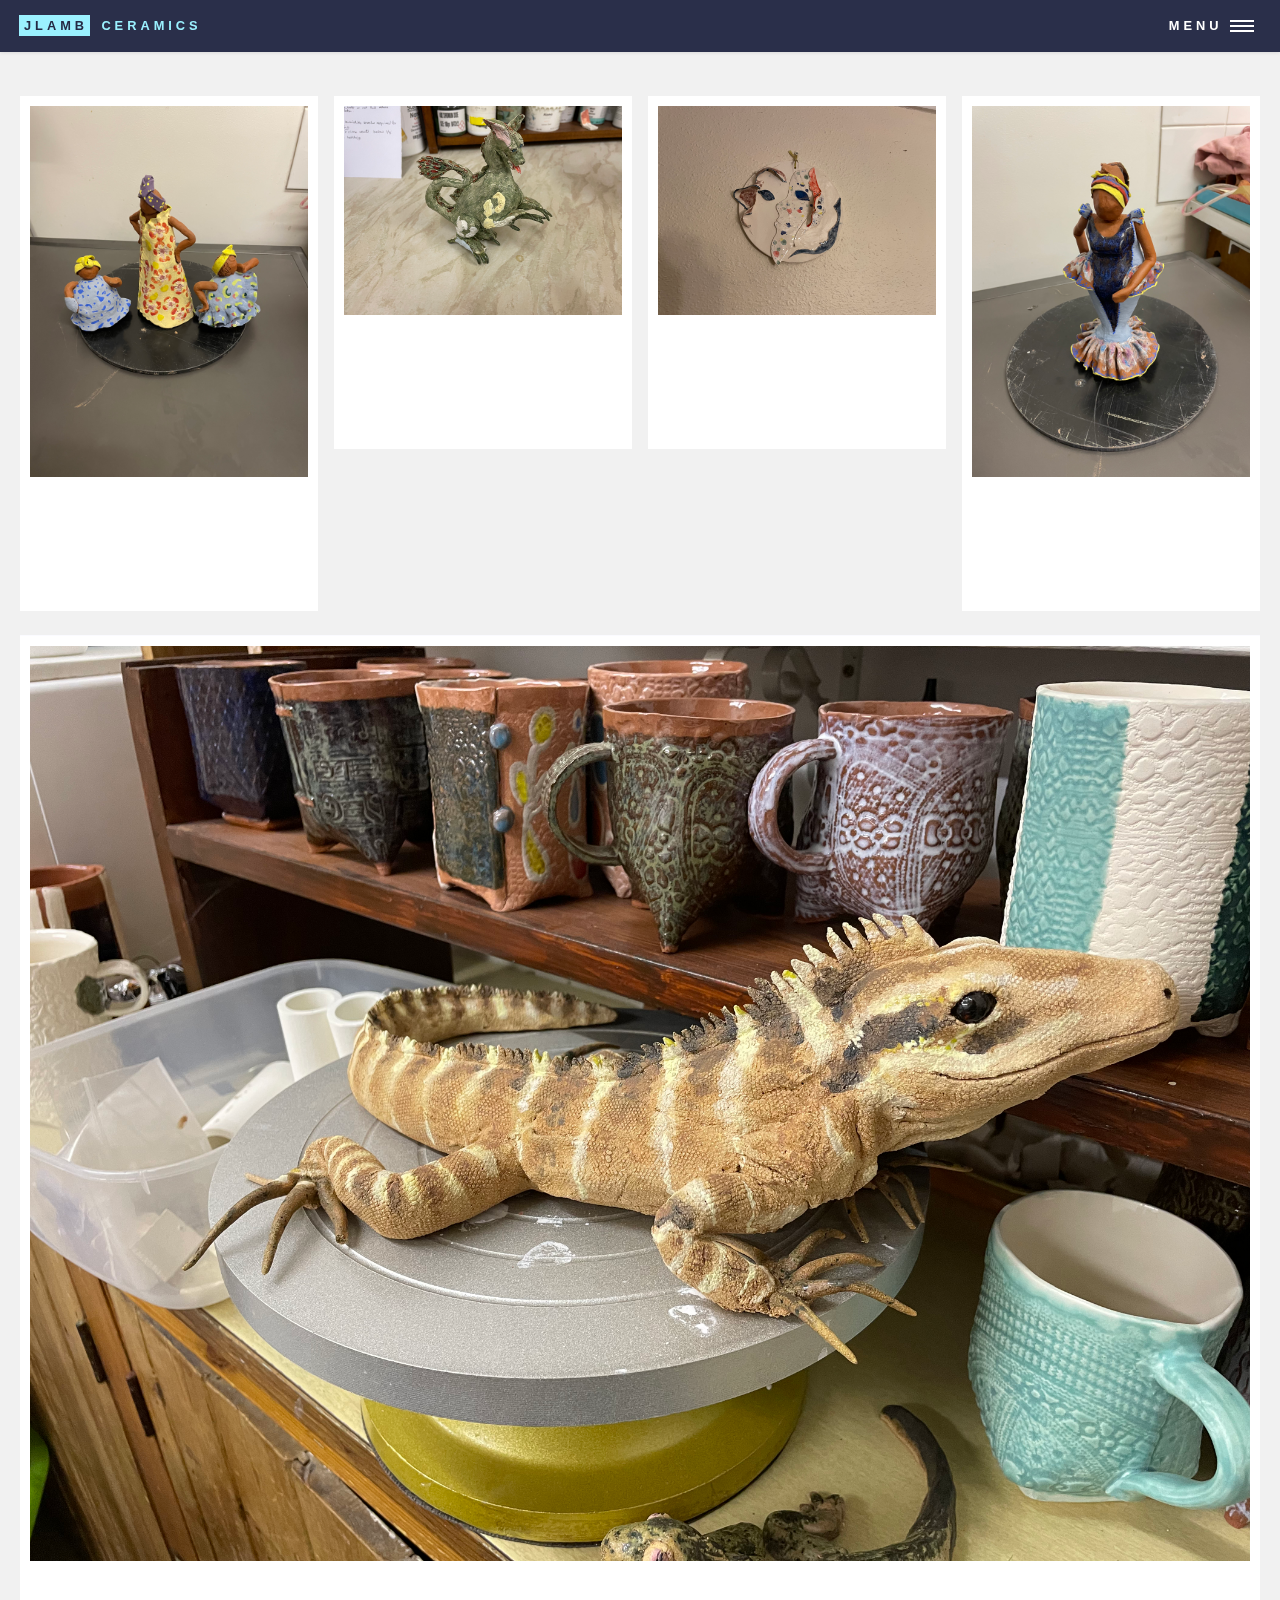
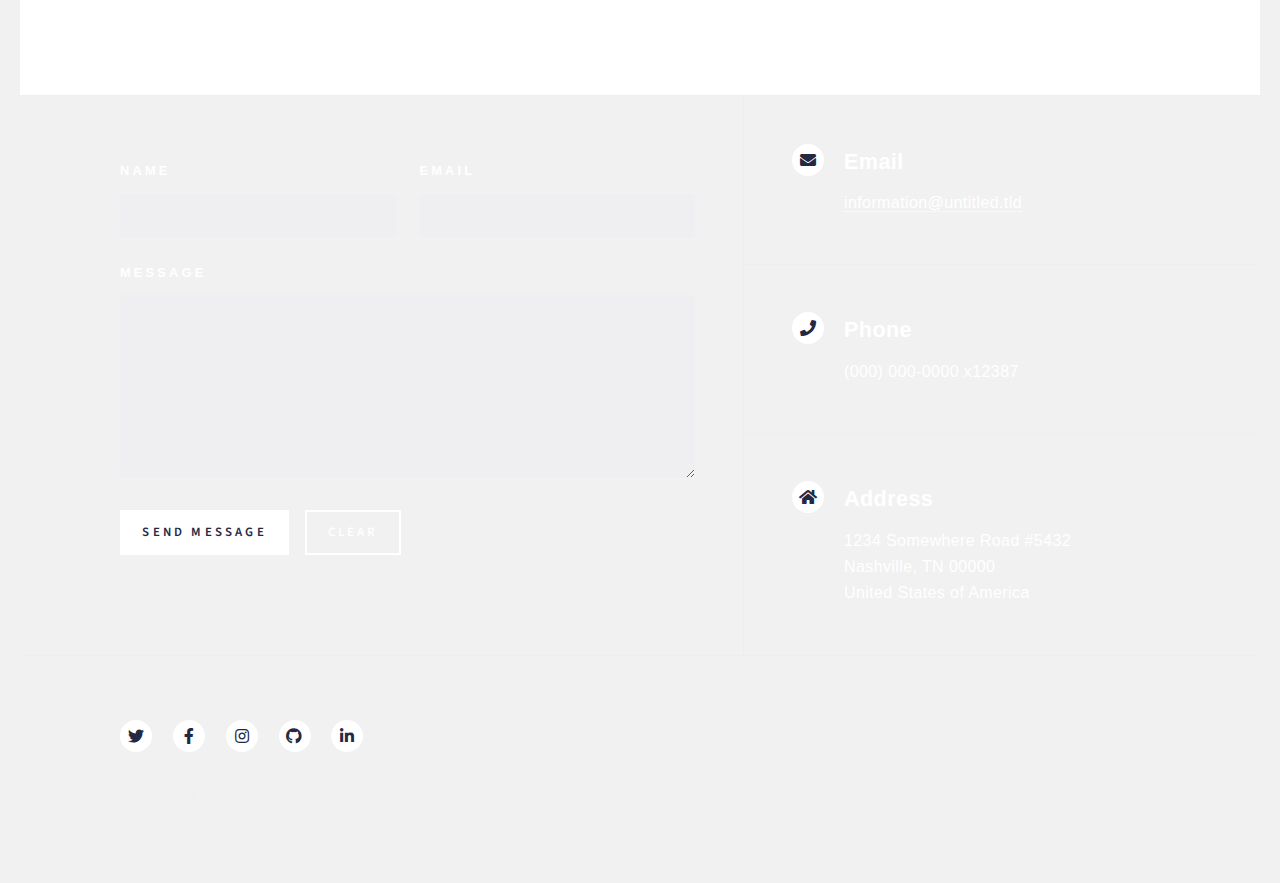
==== commit 7e926f72: "Update portfolio.html" ====
--- a/portfolio.html
+++ b/portfolio.html
@@ -6,7 +6,7 @@
 -->
 <html>
 	<head>
-		<title>Generic - Forty by HTML5 UP</title>
+		<title>Jlamb</title>
 		<meta charset="utf-8" />
 		<meta name="viewport" content="width=device-width, initial-scale=1, user-scalable=no" />
 		<link rel="stylesheet" href="assets/css/main.css" />
@@ -19,7 +19,7 @@
 
 				<!-- Header -->
 					<header id="header">
-						<a href="index.html" class="logo"><strong>Forty</strong> <span>by HTML5 UP</span></a>
+						<a href="index.html" class="logo"><strong>Jlamb</strong> <span>Ceramics</span></a>
 						<nav>
 							<a href="#menu">Menu</a>
 						</nav>
@@ -155,4 +155,4 @@
 			<script src="assets/js/main.js"></script>
 
 	</body>
-</html>+</html>
